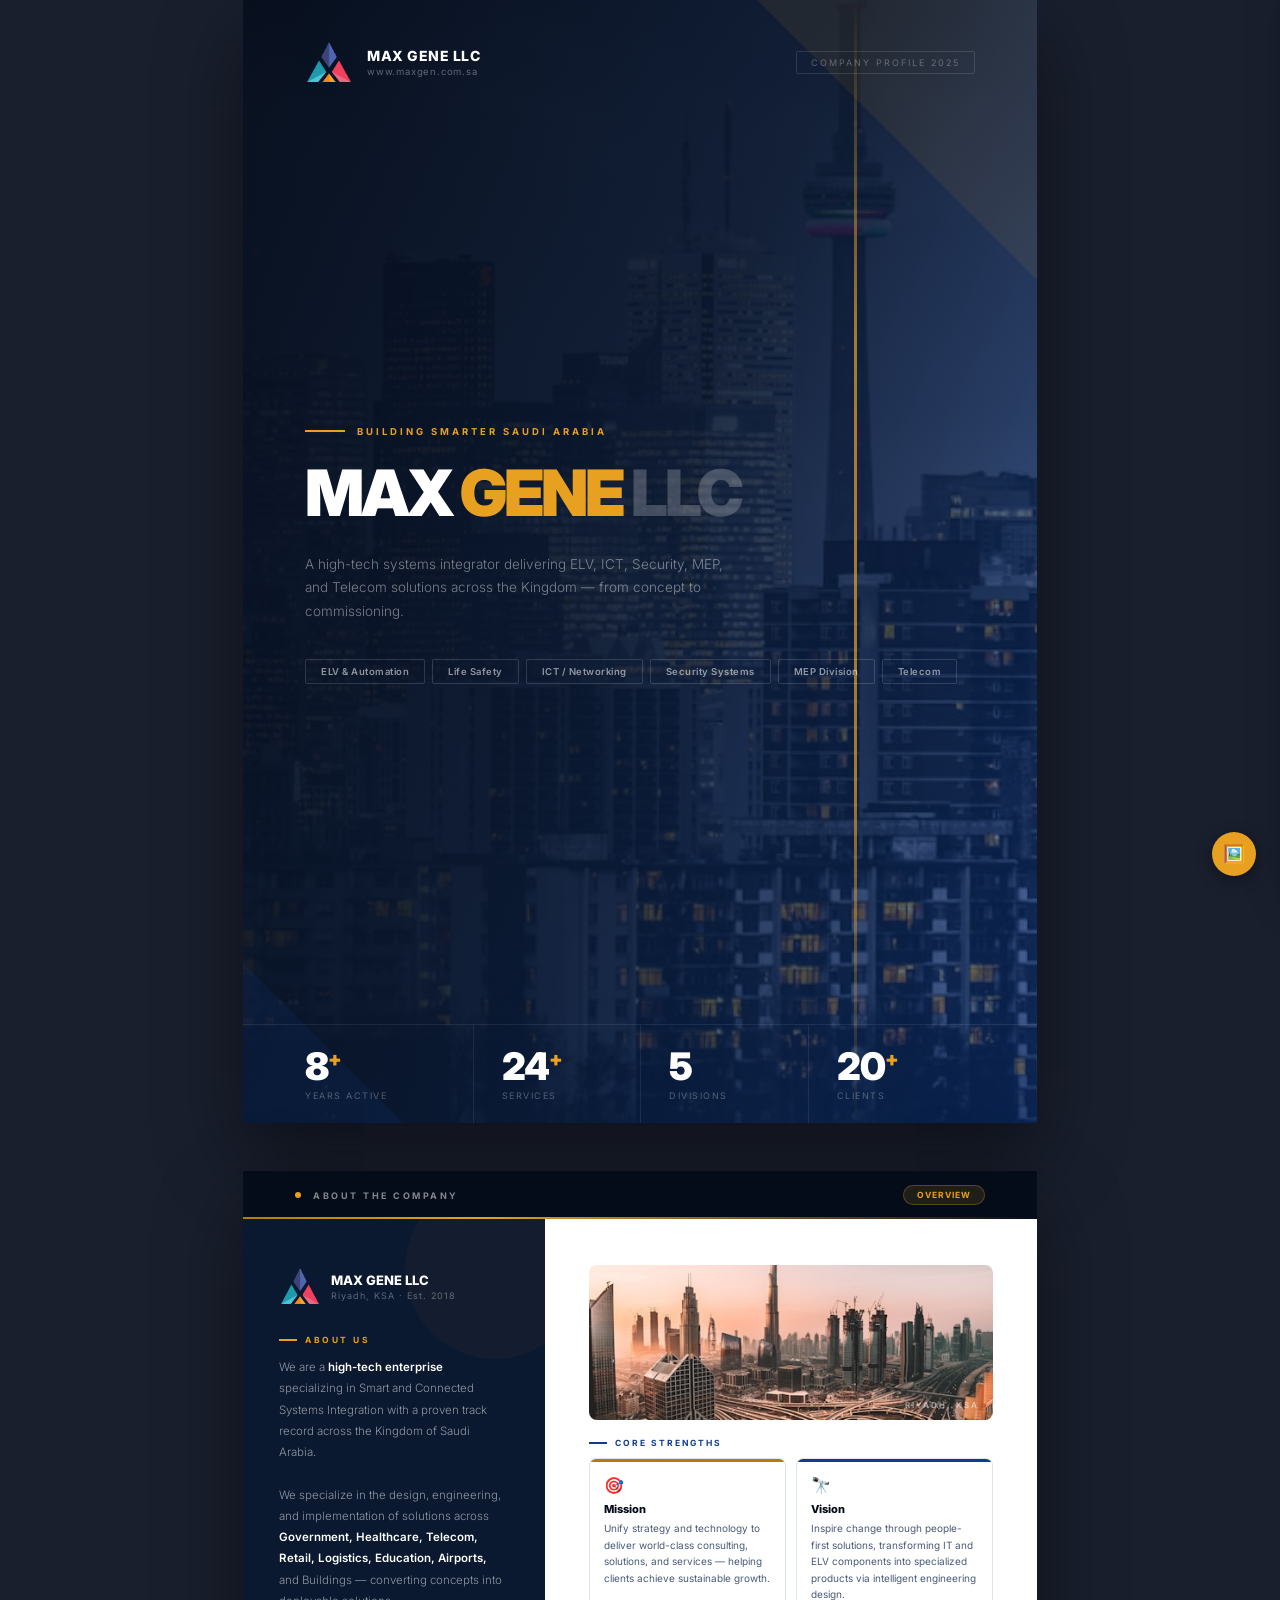
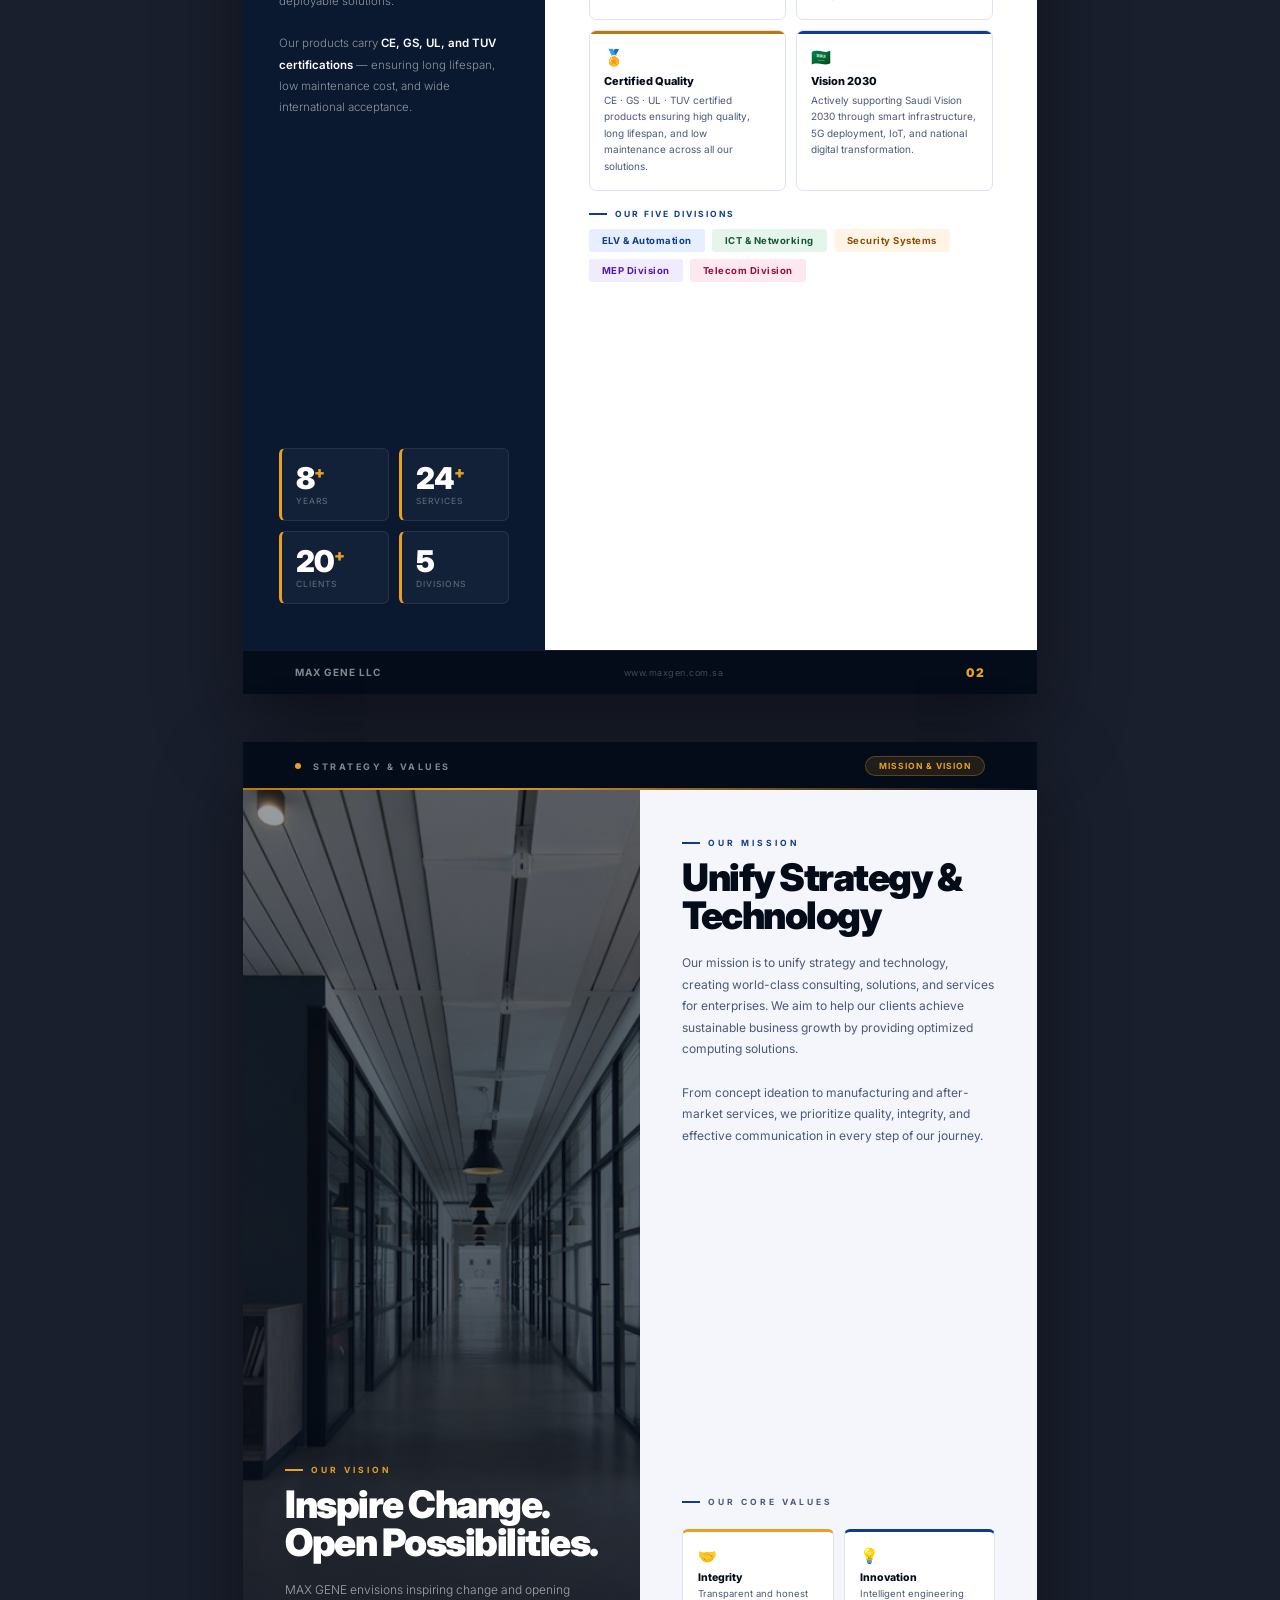
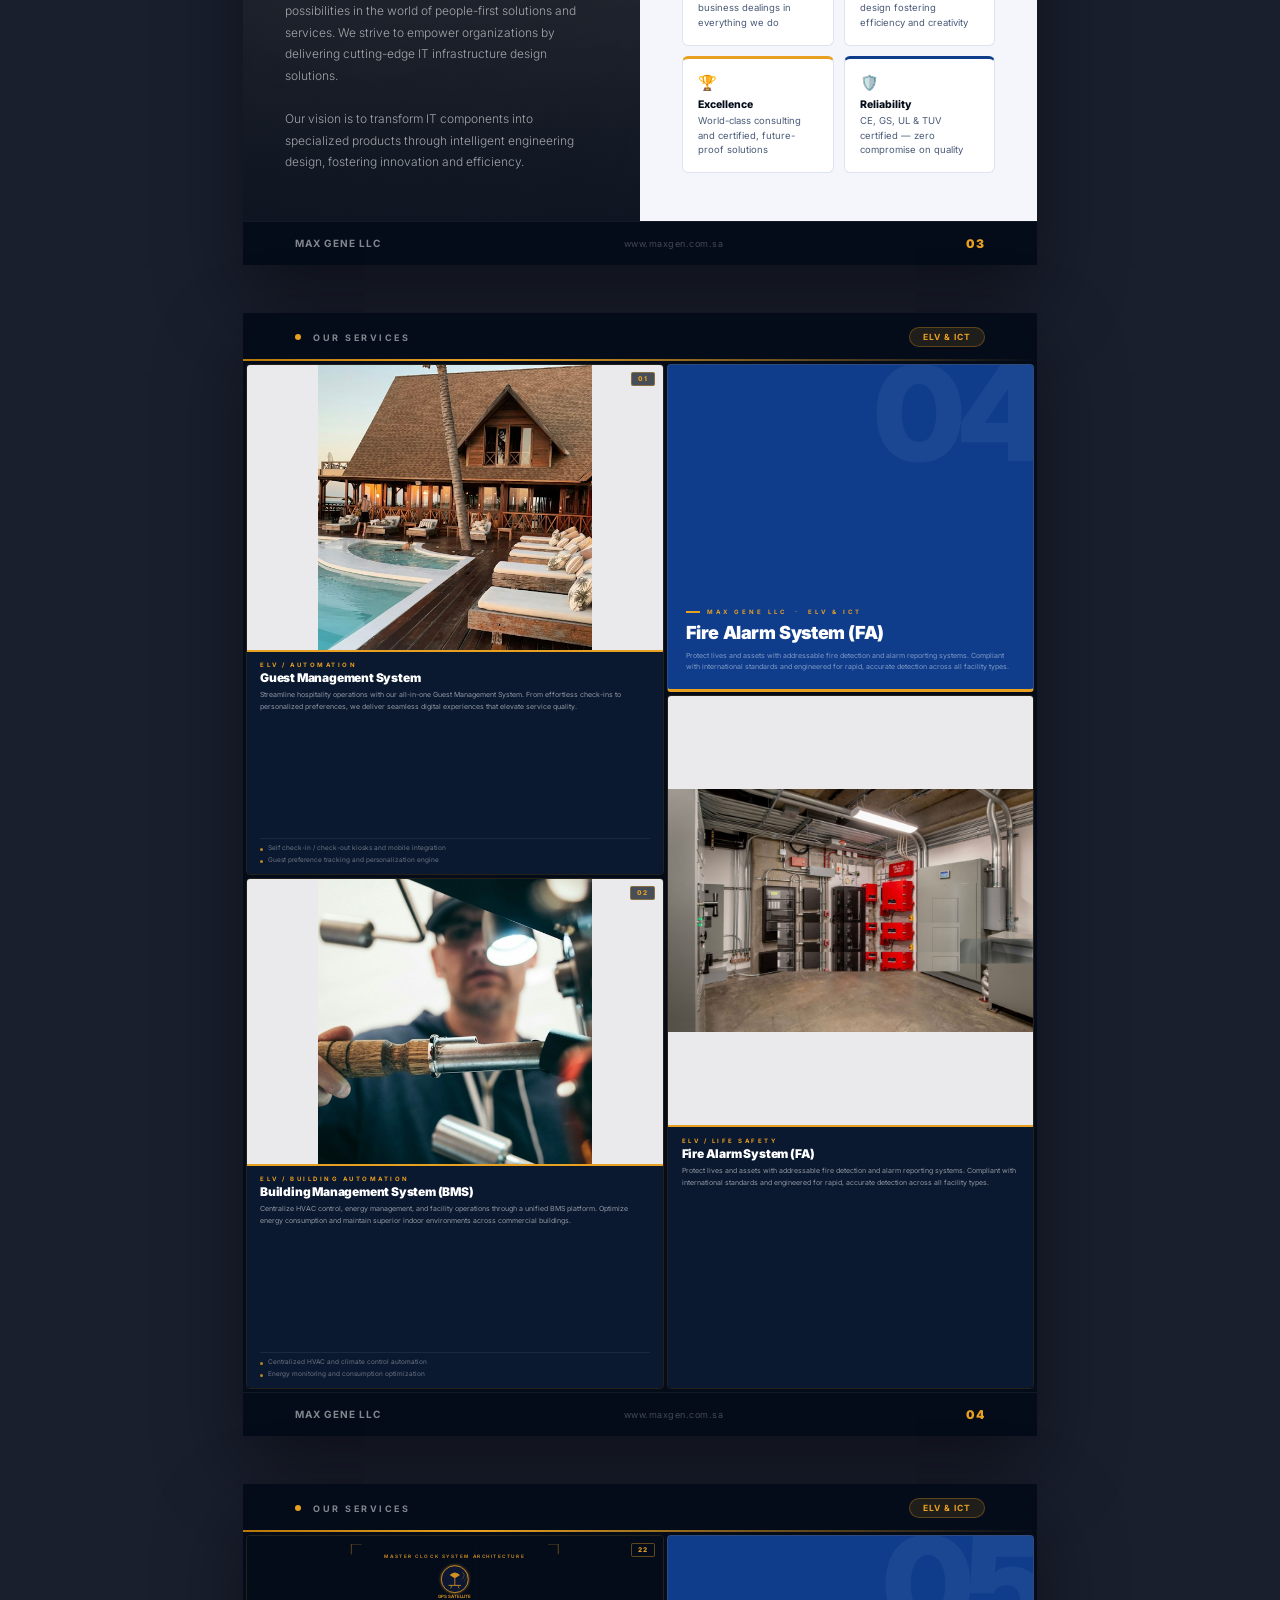
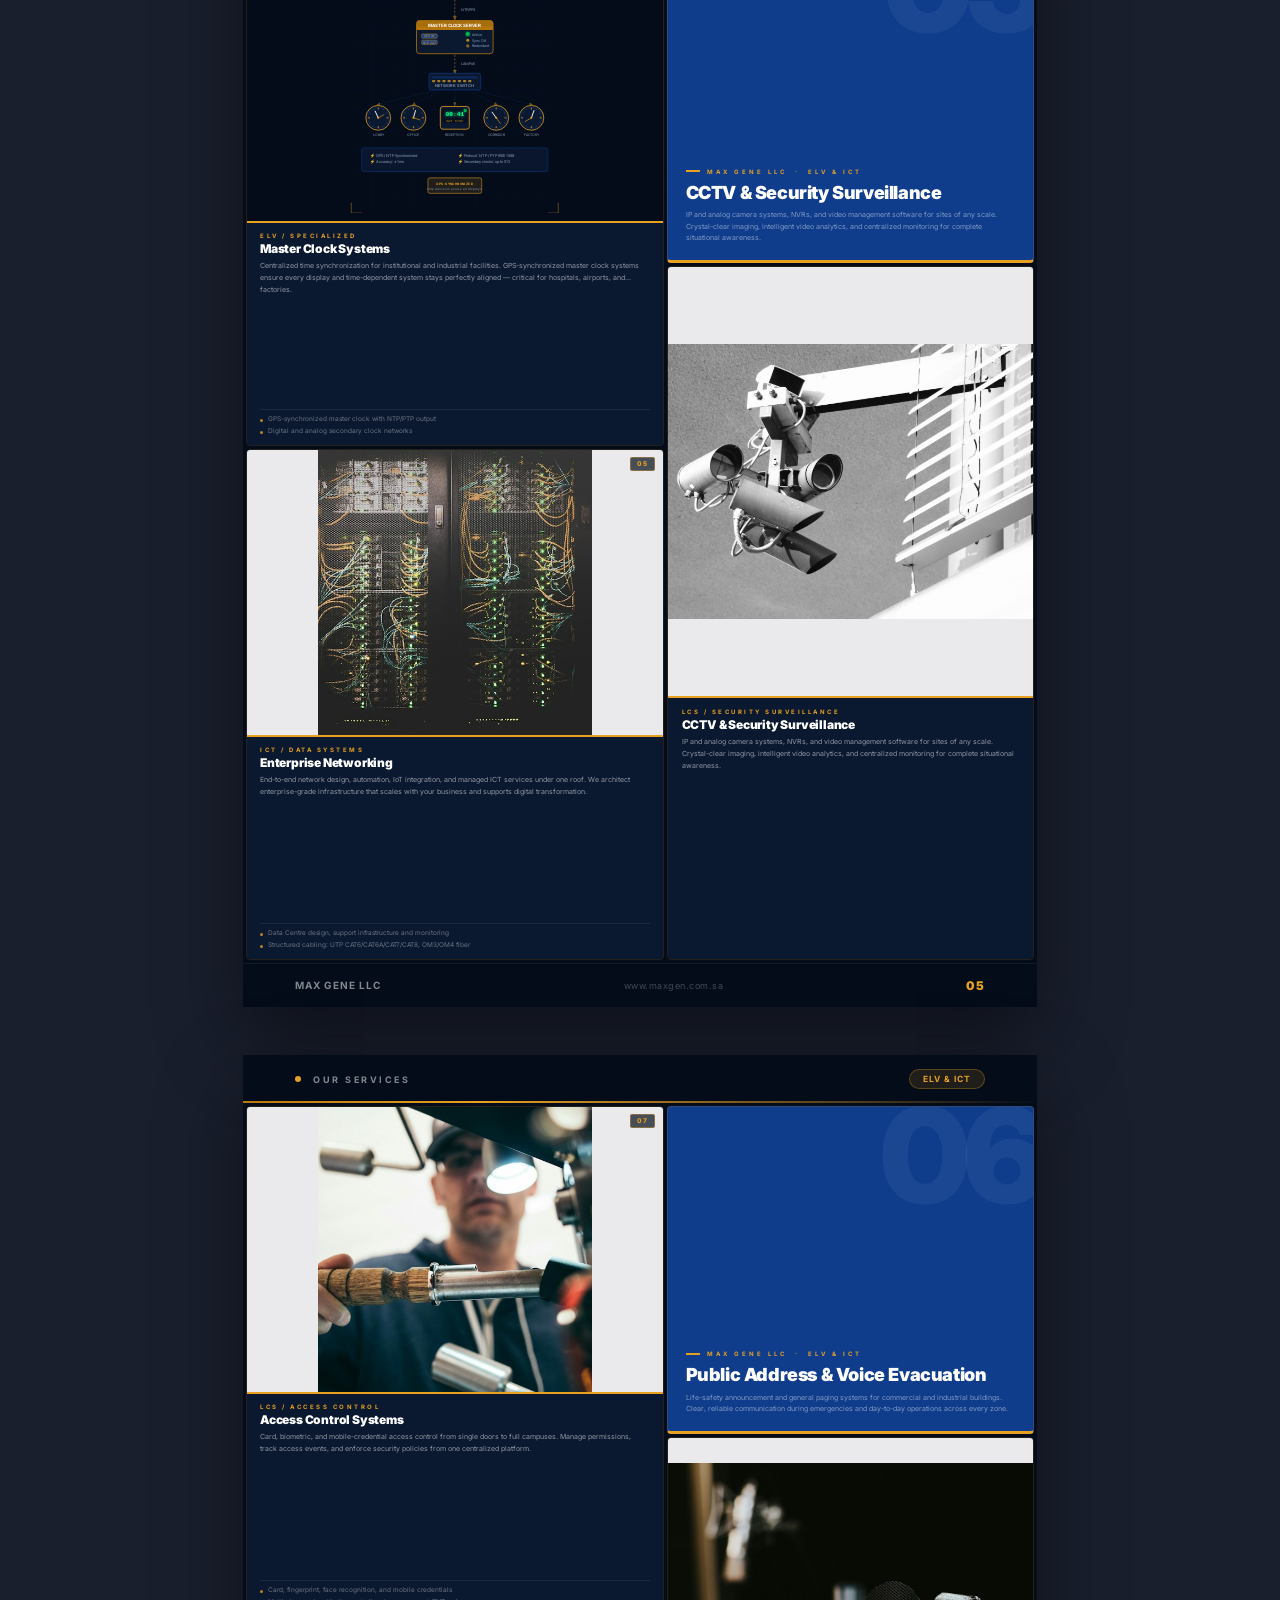
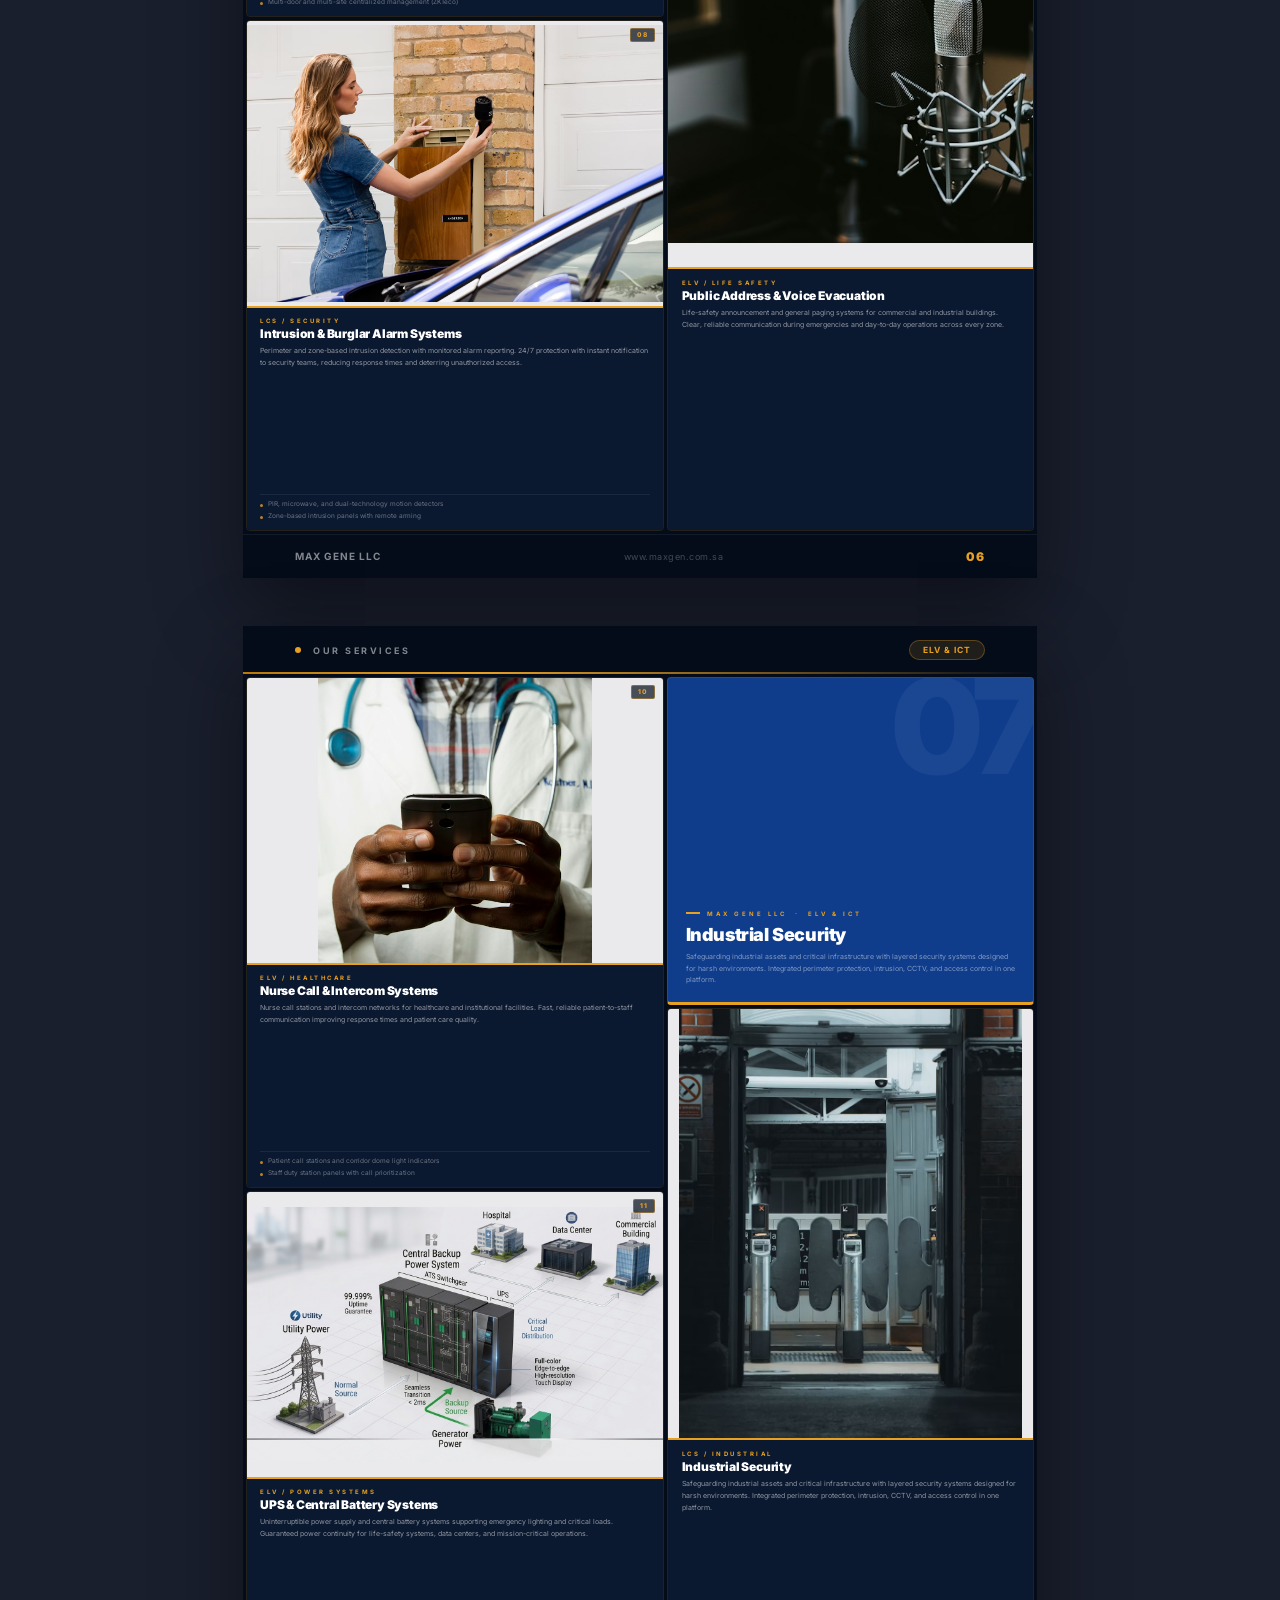
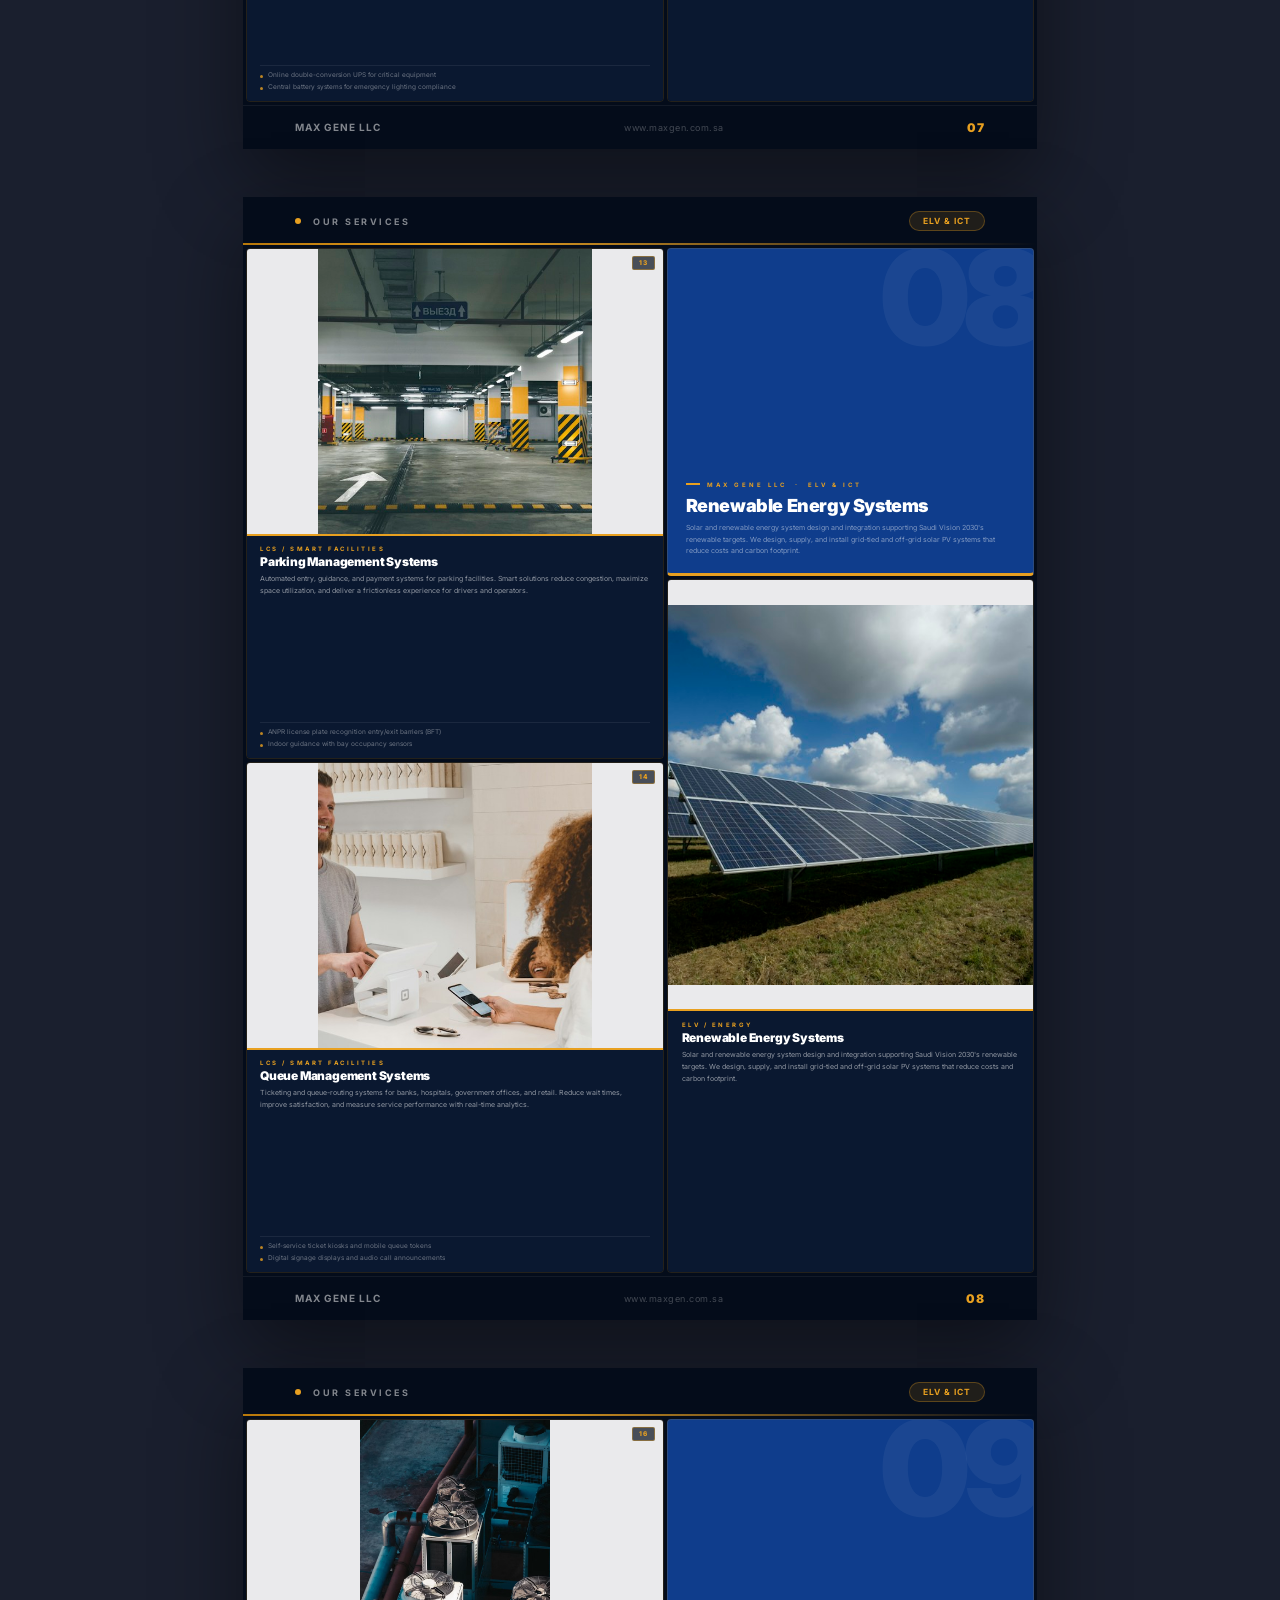
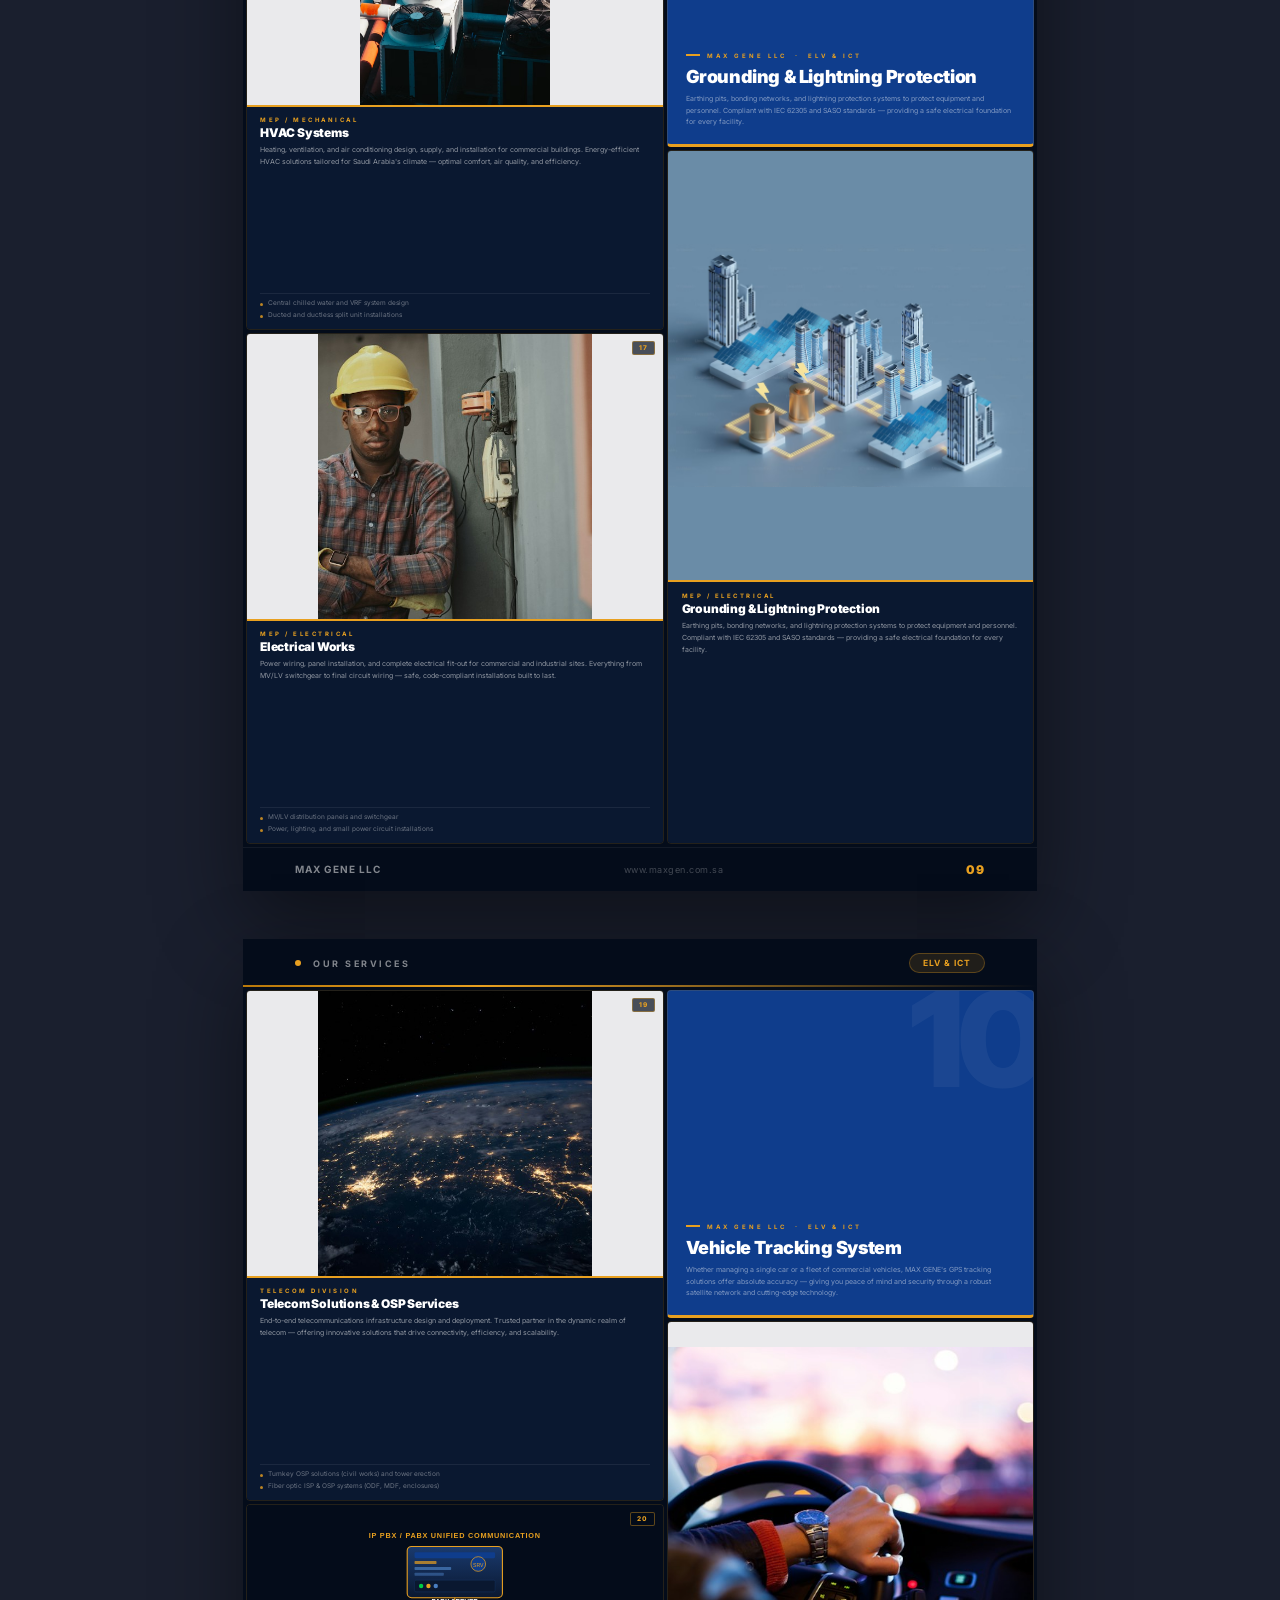
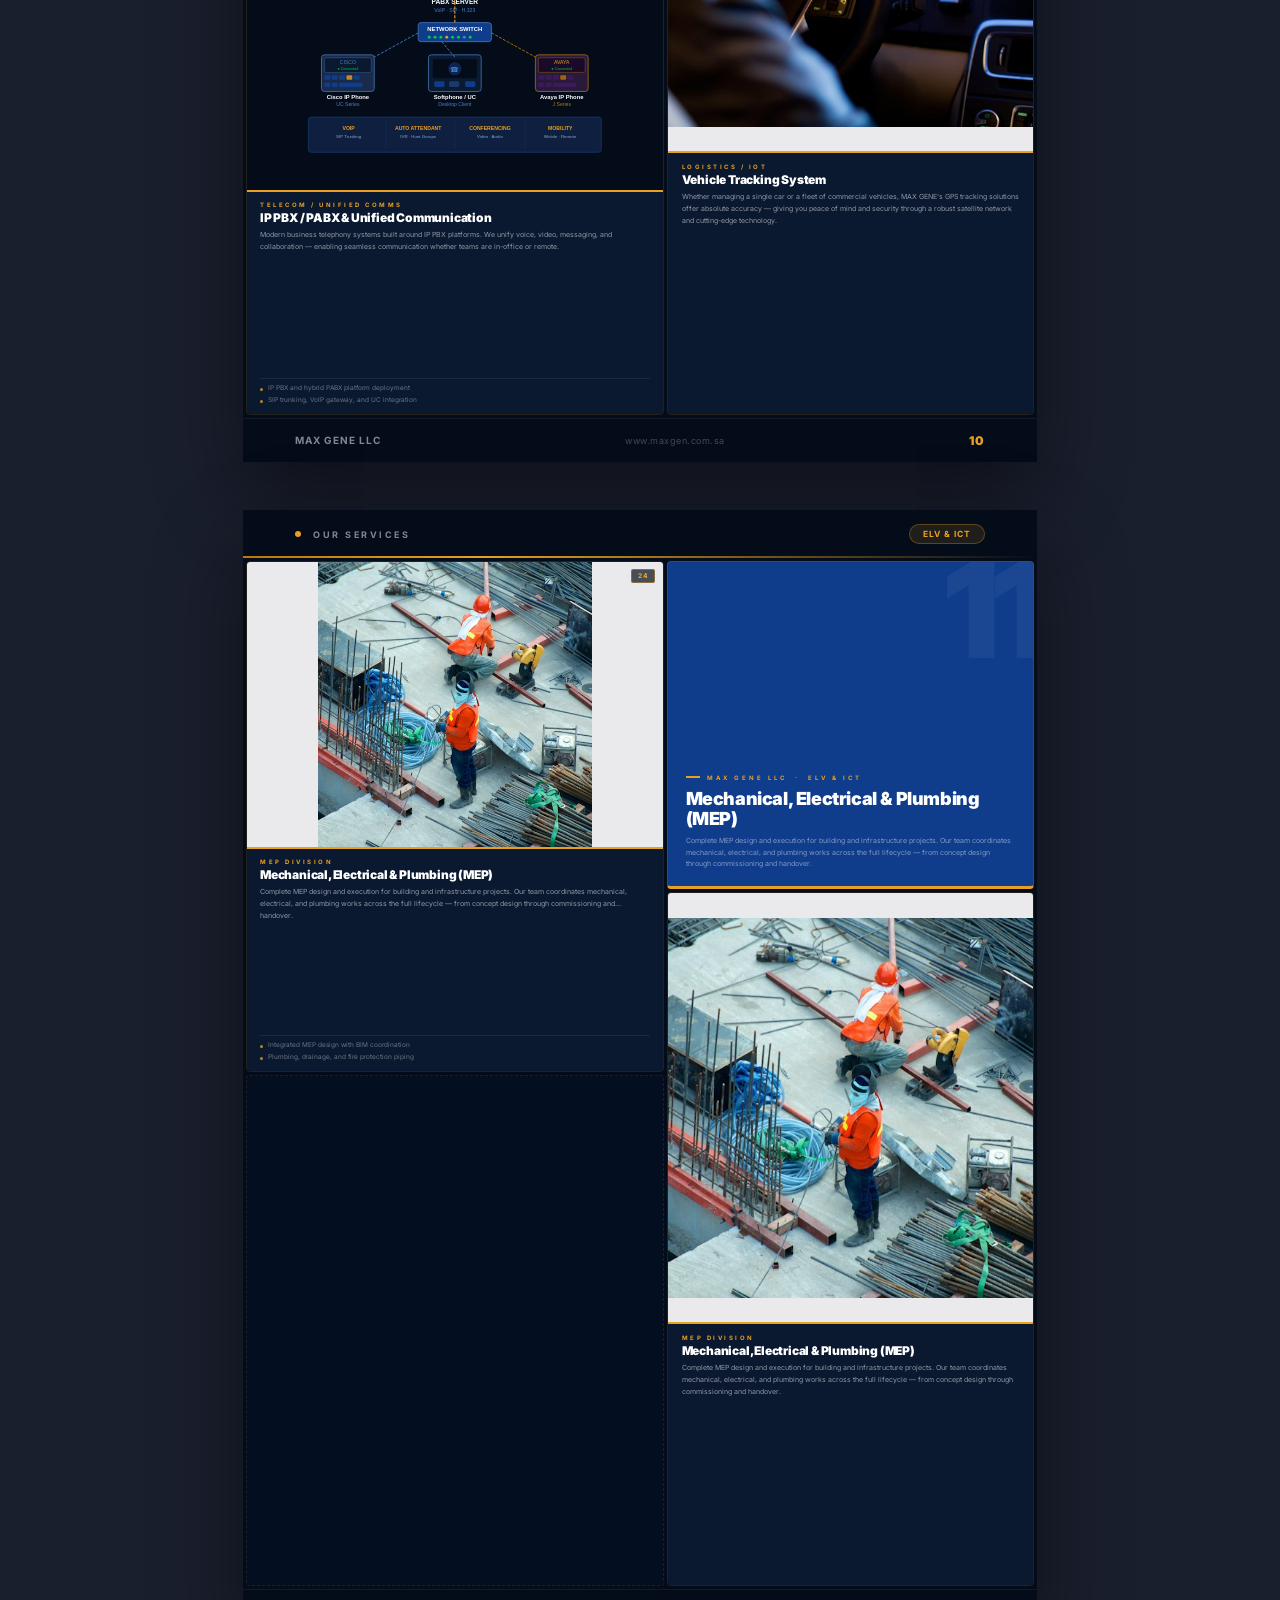
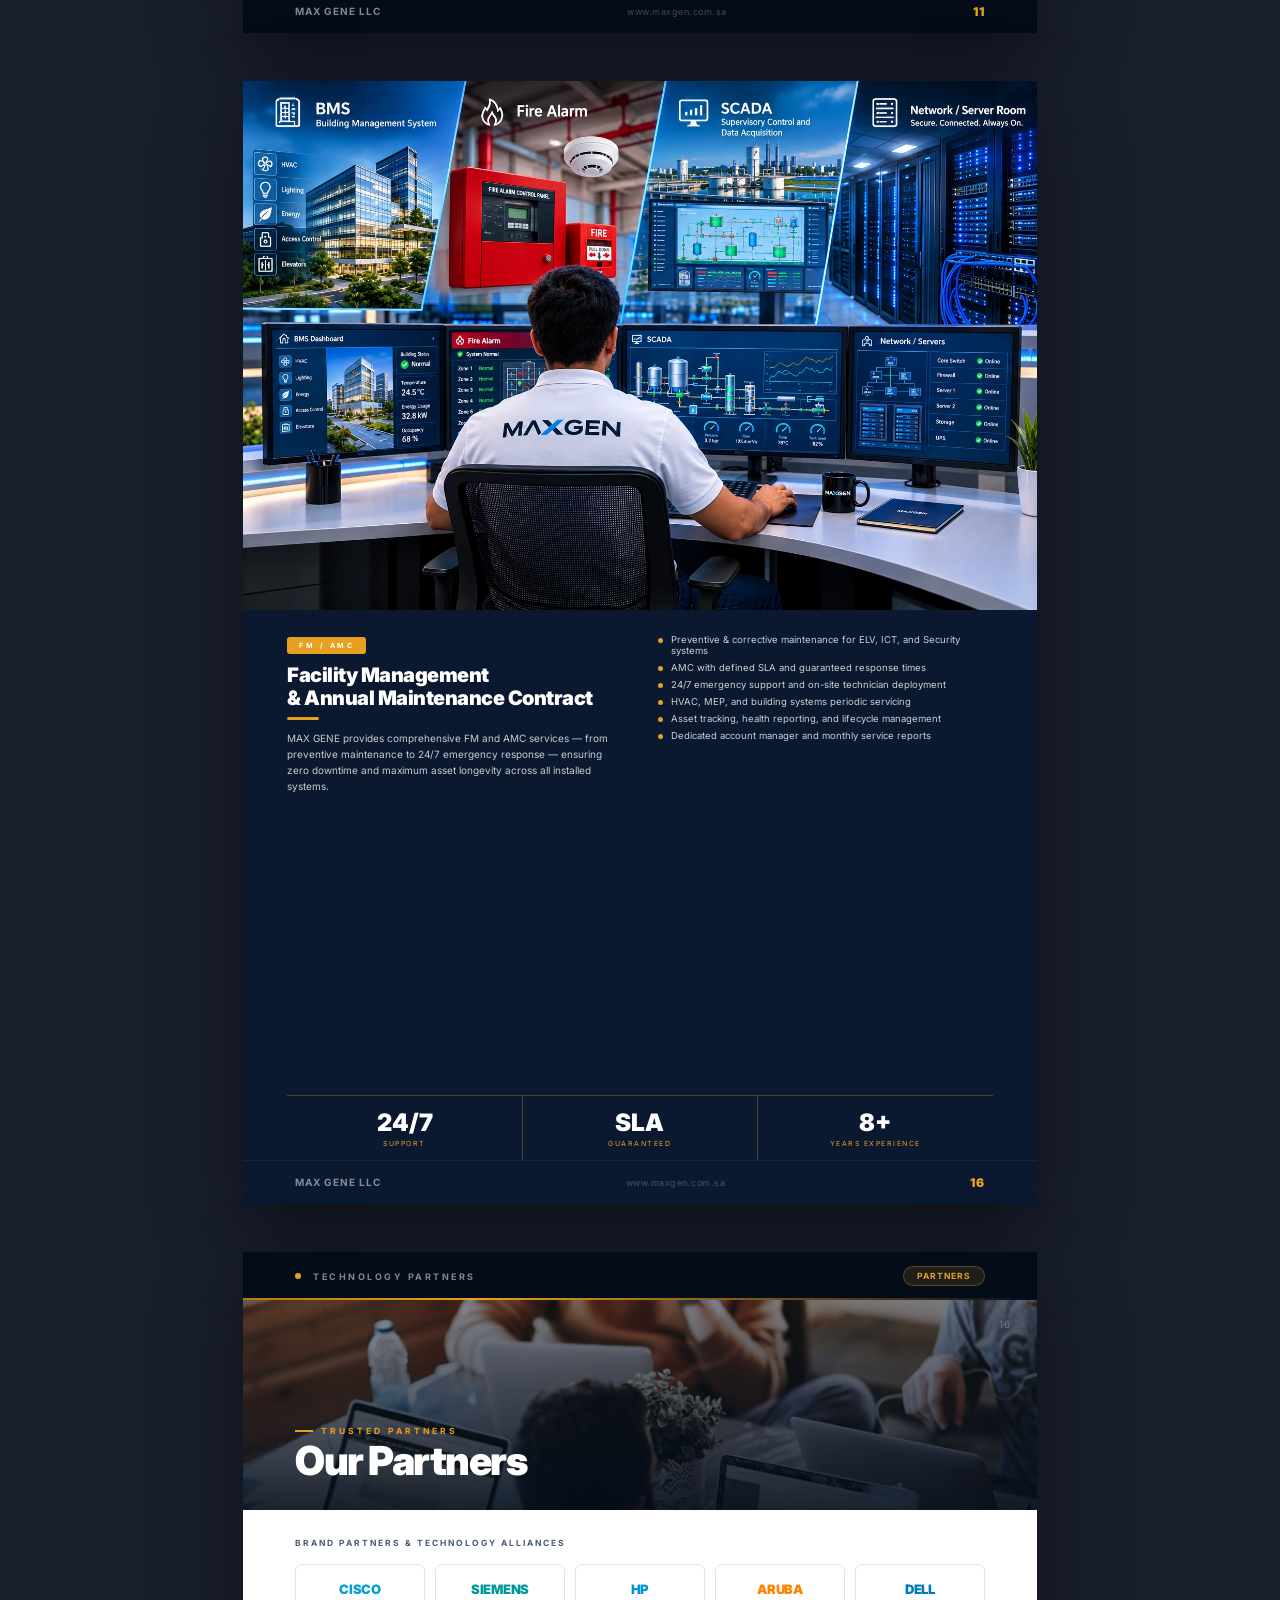
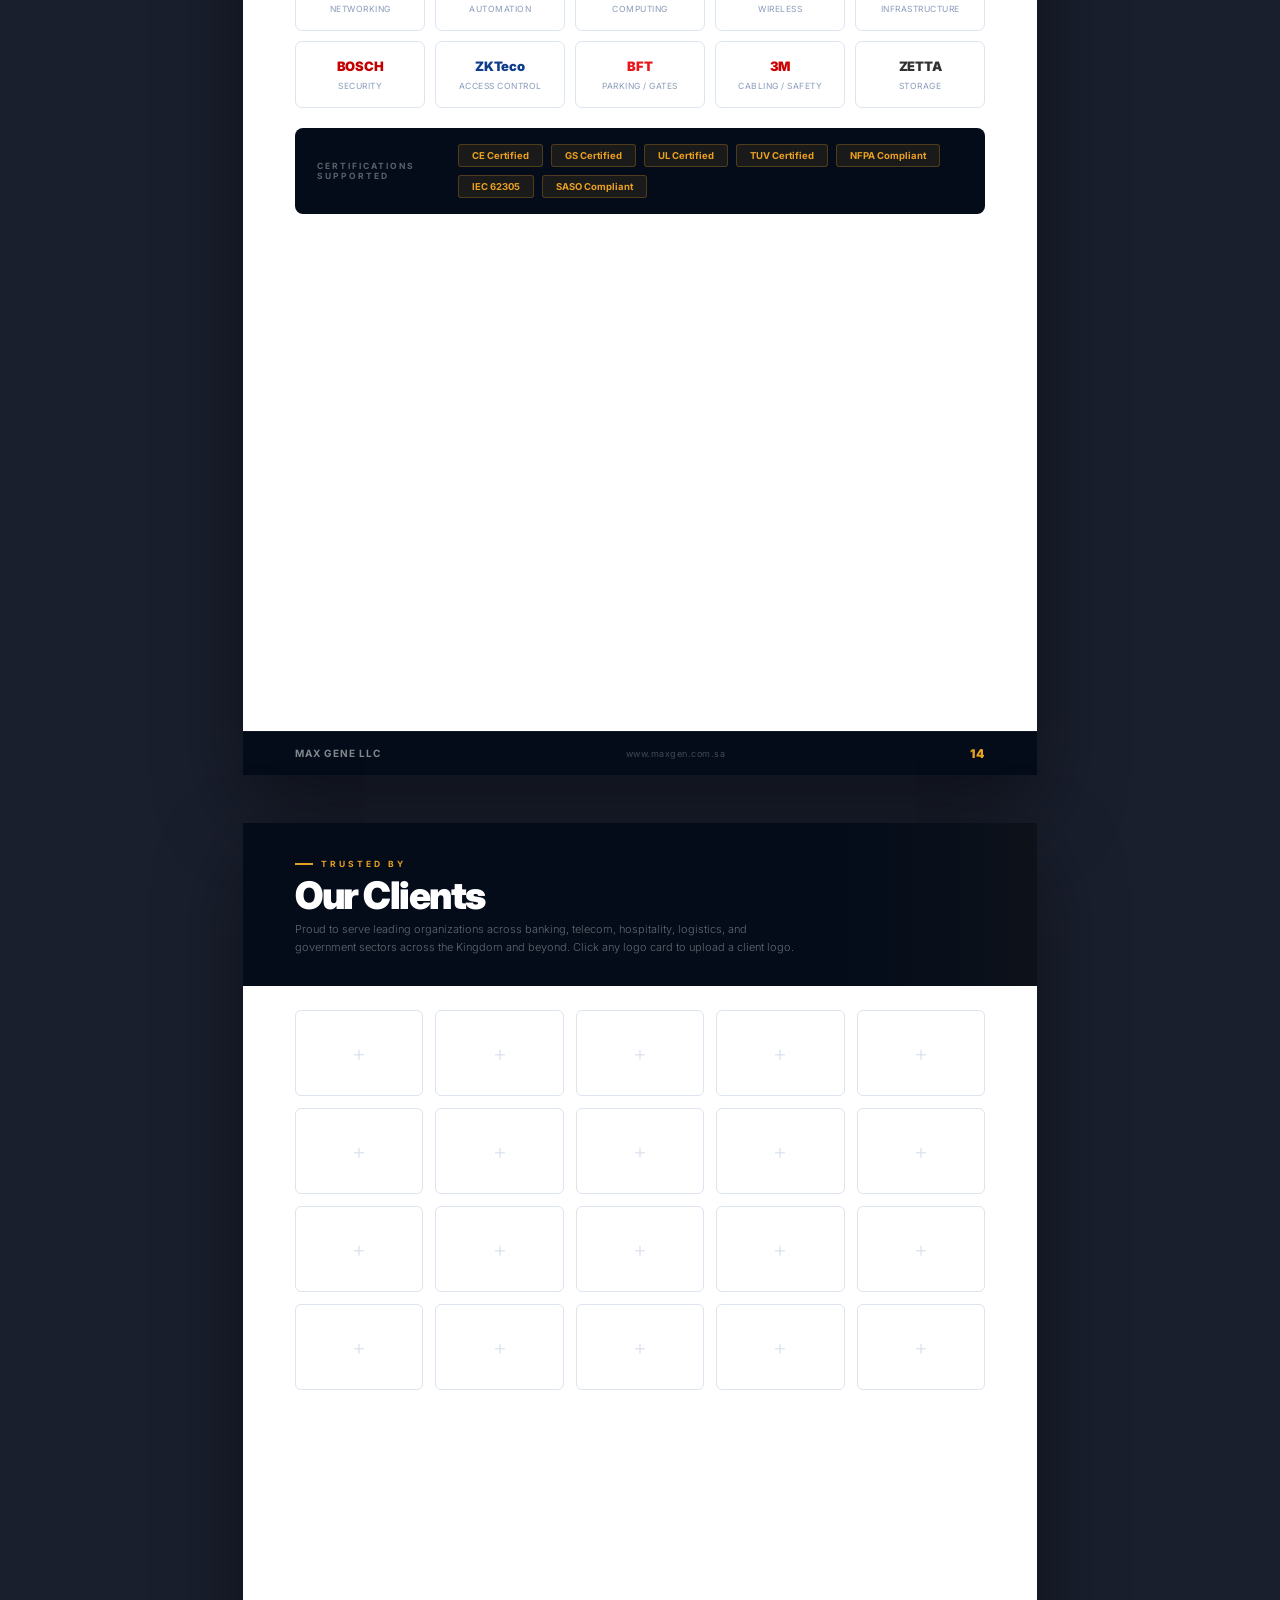
==== maxgene_profile_sample.html @ 0d15e441 "Add chessboard sample — 18-page 3-service-per-page layout Co-Authored-By: Claude Sonnet 4.6 <noreply" ====
﻿<!DOCTYPE html>
<html lang="en">
<head>
<meta charset="UTF-8">
<title>MAX GENE LLC — Company Profile 2025</title>
<link href="https://fonts.googleapis.com/css2?family=Inter:ital,wght@0,300;0,400;0,500;0,600;0,700;0,800;0,900;1,300&display=swap" rel="stylesheet">
<style>
*,*::before,*::after{box-sizing:border-box;margin:0;padding:0}
body{font-family:'Inter',sans-serif;background:#1a1f2e}
:root{
  --ink:#040c1a;--navy:#0a1830;--blue:#0f3d8c;
  --gold:#b8780a;--goldb:#e8a020;--goldl:#fdefc4;
  --white:#fff;--off:#f4f6fb;--g1:#dde4ef;--g2:#8a9bb8;--g3:#4a5a78;
  --text:#0a1626;--radius:8px;
}
.page{width:794px;height:1123px;background:#fff;margin:0 auto 48px;overflow:hidden;position:relative;display:flex;flex-direction:column;box-shadow:0 32px 80px rgba(0,0,0,.45)}
@media print{body{background:#fff}.page{margin:0;box-shadow:none;page-break-after:always;break-after:page}@page{size:A4;margin:0}}

/* ── PAGE HEADER ── */
.ph{background:var(--ink);display:flex;align-items:center;justify-content:space-between;padding:0 52px;height:48px;flex-shrink:0;position:relative}
.ph::after{content:'';position:absolute;left:0;bottom:0;width:100%;height:2px;background:linear-gradient(90deg,var(--gold) 0%,var(--goldb) 30%,transparent 100%)}
.ph-left{display:flex;align-items:center;gap:12px}
.ph-dot{width:6px;height:6px;border-radius:50%;background:var(--goldb)}
.ph-title{font-size:9px;font-weight:700;color:rgba(255,255,255,.5);letter-spacing:2.5px;text-transform:uppercase}
.ph-badge{font-size:8.5px;font-weight:700;padding:4px 13px;border-radius:20px;letter-spacing:1px;text-transform:uppercase;background:rgba(232,160,32,.12);border:1px solid rgba(232,160,32,.3);color:var(--goldb)}

/* ── GOLD RULE ── */
.gold-rule{height:2px;background:linear-gradient(90deg,var(--goldb) 0%,var(--gold) 50%,var(--goldb) 100%);flex-shrink:0;opacity:.6}

/* ── PAGE FOOTER ── */
.pf{background:var(--ink);height:44px;display:flex;align-items:center;justify-content:space-between;padding:0 52px;flex-shrink:0;position:relative}
.pf::before{content:'';position:absolute;top:0;left:0;width:100%;height:1px;background:rgba(255,255,255,.06)}
.pf-l{font-size:10px;font-weight:700;color:rgba(255,255,255,.5);letter-spacing:1px}
.pf-c{font-size:9px;color:rgba(255,255,255,.25);letter-spacing:.5px}
.pf-r{font-size:12px;font-weight:900;color:var(--goldb);letter-spacing:1px}

/* ── SERVICE BLOCK ── */
.sb{display:flex;height:511px;flex-shrink:0}
.sb.flip{flex-direction:row-reverse}
.sb-photo{width:50%;position:relative;overflow:hidden;flex-shrink:0}
.sb-photo img{width:100%;height:100%;object-fit:cover;display:block;transition:transform .3s}
.sb-photo-veil{position:absolute;inset:0;background:linear-gradient(140deg,rgba(4,12,26,.05) 0%,rgba(4,12,26,.72) 100%)}
.sb-photo-num{position:absolute;bottom:18px;right:18px;font-size:96px;font-weight:900;color:rgba(255,255,255,.08);line-height:1;letter-spacing:-4px;pointer-events:none}
.sb-photo-tag{position:absolute;top:22px;left:22px;background:rgba(232,160,32,.18);backdrop-filter:blur(6px);border:1px solid rgba(232,160,32,.35);color:var(--goldb);font-size:8.5px;font-weight:700;letter-spacing:1.5px;text-transform:uppercase;padding:4px 12px;border-radius:3px}
.sb-body{flex:1;background:#fff;padding:40px 42px 36px;display:flex;flex-direction:column;justify-content:center;position:relative;overflow:hidden;border-left:4px solid var(--goldb)}
.sb.flip .sb-body{border-left:none;border-right:4px solid var(--blue)}
.sb-watermark{position:absolute;right:-12px;bottom:-22px;font-size:200px;font-weight:900;color:#edf0f6;line-height:1;pointer-events:none;letter-spacing:-8px;z-index:0}
.sb-cat{font-size:8.5px;font-weight:700;color:var(--gold);letter-spacing:2.5px;text-transform:uppercase;margin-bottom:10px;display:flex;align-items:center;gap:10px;position:relative;z-index:1}
.sb-cat::before{content:'';width:24px;height:2px;background:var(--gold);display:block}
.sb-title{font-size:24px;font-weight:900;color:var(--ink);line-height:1.1;margin-bottom:12px;letter-spacing:-.6px;position:relative;z-index:1}
.sb-desc{font-size:11px;color:var(--g3);line-height:1.8;margin-bottom:18px;position:relative;z-index:1}
.sb-feats{display:flex;flex-direction:column;gap:7px;position:relative;z-index:1}
.sb-feat{display:flex;align-items:flex-start;gap:10px;font-size:10.5px;color:var(--text);line-height:1.45}
.sb-feat-icon{width:14px;height:14px;border-radius:50%;background:var(--goldb);flex-shrink:0;margin-top:2px;display:flex;align-items:center;justify-content:center}
.sb-feat-icon::after{content:'';width:4px;height:4px;background:#fff;border-radius:50%}

/* ── COVER ── */
.cover{position:relative;width:100%;height:100%}
.c-bg{position:absolute;inset:0}
.c-bg img{width:100%;height:100%;object-fit:cover;display:block}
.c-bg::after{content:'';position:absolute;inset:0;background:linear-gradient(115deg,rgba(4,12,26,.97) 0%,rgba(10,24,48,.92) 48%,rgba(15,61,140,.55) 100%)}
.c-band{position:absolute;top:0;right:0;width:0;height:0;border-style:solid;border-width:0 280px 280px 0;border-color:transparent rgba(232,160,32,.08) transparent transparent}
.c-band2{position:absolute;bottom:0;left:0;width:0;height:0;border-style:solid;border-width:160px 0 0 160px;border-color:transparent transparent transparent rgba(15,61,140,.15)}
.c-goldbar{position:absolute;top:0;right:180px;width:3px;height:100%;background:linear-gradient(to bottom,transparent,rgba(232,160,32,.7) 30%,rgba(232,160,32,.7) 70%,transparent)}
.c-content{position:absolute;inset:0;display:flex;flex-direction:column;z-index:2}
.c-topbar{display:flex;align-items:center;justify-content:space-between;padding:38px 62px 0}
.c-logo{display:flex;align-items:center;gap:14px}
.c-logo-mark{width:48px;height:48px;border-radius:6px;border:2px solid rgba(232,160,32,.45);background:rgba(232,160,32,.07);display:flex;align-items:center;justify-content:center;font-size:14px;font-weight:900;color:var(--goldb);letter-spacing:-1px}
.c-logo-name{font-size:14px;font-weight:800;color:#fff;letter-spacing:.5px}
.c-logo-sub{font-size:9.5px;color:rgba(255,255,255,.35);margin-top:2px;letter-spacing:.8px}
.c-year-tag{font-size:9px;color:rgba(255,255,255,.3);letter-spacing:2px;border:1px solid rgba(255,255,255,.12);padding:5px 14px;border-radius:2px;text-transform:uppercase}
.c-main{flex:1;display:flex;flex-direction:column;justify-content:center;padding:0 62px}
.c-eyebrow{display:flex;align-items:center;gap:12px;margin-bottom:24px}
.c-ey-line{width:40px;height:2px;background:var(--goldb)}
.c-ey-text{font-size:9.5px;font-weight:700;color:var(--goldb);letter-spacing:3px;text-transform:uppercase}
.c-h1{font-size:88px;font-weight:900;color:#fff;line-height:.92;letter-spacing:-5px;margin-bottom:28px}
.c-h1 span{color:var(--goldb)}
.c-h1 em{color:rgba(255,255,255,.22);font-style:normal}
.c-sub{font-size:13.5px;color:rgba(255,255,255,.45);line-height:1.75;max-width:430px;font-weight:300;margin-bottom:36px}
.c-pills{display:flex;gap:7px;flex-wrap:wrap}
.c-pill{padding:6px 15px;border-radius:2px;font-size:9.5px;font-weight:600;border:1px solid rgba(255,255,255,.15);color:rgba(255,255,255,.55);letter-spacing:.5px}
.c-stats{display:grid;grid-template-columns:repeat(4,1fr);border-top:1px solid rgba(255,255,255,.08);padding:0 62px;margin-top:auto}
.c-stat{padding:22px 0}
.c-stat+.c-stat{border-left:1px solid rgba(255,255,255,.08);padding-left:28px}
.c-stat-num{font-size:38px;font-weight:900;color:#fff;line-height:1;letter-spacing:-1px}
.c-stat-num sup{font-size:20px;color:var(--goldb);vertical-align:super;line-height:0}
.c-stat-lab{font-size:9px;color:rgba(255,255,255,.3);letter-spacing:1.5px;text-transform:uppercase;margin-top:5px}

/* ── ABOUT ── */
.about-wrap{display:flex;flex:1;min-height:0}
.about-left{width:38%;background:var(--navy);padding:46px 36px;display:flex;flex-direction:column;justify-content:space-between;flex-shrink:0;position:relative;overflow:hidden}
.about-left::before{content:'';position:absolute;top:-40px;right:-40px;width:180px;height:180px;border-radius:50%;background:rgba(232,160,32,.04);pointer-events:none}
.about-right{flex:1;background:#fff;padding:46px 44px;display:flex;flex-direction:column;gap:18px}
.al-logo{display:flex;align-items:center;gap:10px;margin-bottom:28px}
.al-mark{width:42px;height:42px;border-radius:6px;border:2px solid rgba(232,160,32,.4);background:rgba(232,160,32,.08);display:flex;align-items:center;justify-content:center;font-size:12px;font-weight:900;color:var(--goldb)}
.al-name{font-size:13px;font-weight:800;color:#fff}
.al-label{font-size:9px;color:rgba(255,255,255,.35);letter-spacing:1px;margin-top:2px}
.al-section-title{font-size:8.5px;font-weight:700;color:var(--goldb);letter-spacing:2.5px;text-transform:uppercase;margin-bottom:12px;display:flex;align-items:center;gap:8px}
.al-section-title::before{content:'';width:18px;height:2px;background:var(--goldb)}
.al-body{font-size:11.5px;color:rgba(255,255,255,.55);line-height:1.85;font-weight:300}
.al-body b{color:#fff;font-weight:600}
.al-stats{display:grid;grid-template-columns:1fr 1fr;gap:10px;margin-top:18px}
.al-stat{background:rgba(255,255,255,.04);border:1px solid rgba(255,255,255,.08);border-radius:6px;padding:14px;border-left:3px solid var(--goldb)}
.al-stat-num{font-size:30px;font-weight:900;color:#fff;line-height:1;letter-spacing:-1px}
.al-stat-num sup{font-size:16px;color:var(--goldb);vertical-align:super;line-height:0}
.al-stat-lab{font-size:8.5px;color:rgba(255,255,255,.35);letter-spacing:1px;text-transform:uppercase;margin-top:3px}
.ar-img{width:100%;height:155px;border-radius:8px;overflow:hidden;flex-shrink:0;position:relative}
.ar-img img{width:100%;height:100%;object-fit:cover;display:block}
.ar-img::after{content:'RIYADH, KSA';position:absolute;bottom:10px;right:14px;font-size:8px;font-weight:700;color:rgba(255,255,255,.5);letter-spacing:2px}
.ar-headline{font-size:8.5px;font-weight:700;color:var(--blue);letter-spacing:2px;text-transform:uppercase;margin-bottom:10px;display:flex;align-items:center;gap:8px}
.ar-headline::before{content:'';width:18px;height:2px;background:var(--blue)}
.ar-grid{display:grid;grid-template-columns:1fr 1fr;gap:10px;flex:1}
.ar-card{border:1px solid var(--g1);border-radius:7px;padding:16px 14px;position:relative;overflow:hidden;background:#fff}
.ar-card::before{content:'';position:absolute;top:0;left:0;width:100%;height:3px;background:var(--gold)}
.ar-card.blue::before{background:var(--blue)}
.ar-card-icon{font-size:16px;margin-bottom:7px}
.ar-card-title{font-size:11px;font-weight:800;color:var(--ink);margin-bottom:4px}
.ar-card-text{font-size:10px;color:var(--g3);line-height:1.65}
.ar-divs{display:flex;gap:7px;flex-wrap:wrap}
.ar-div{padding:6px 13px;border-radius:3px;font-size:9.5px;font-weight:700;letter-spacing:.5px}
.ar-div.elv{background:#e6eeff;color:#0f3d8c}
.ar-div.ict{background:#e5f5ec;color:#14573a}
.ar-div.sec{background:#fff4e5;color:#8a4f00}
.ar-div.mep{background:#f0ebfd;color:#5218b0}
.ar-div.tel{background:#fde8ef;color:#93103a}

/* ── MV PAGE ── */
.mv-wrap{display:flex;flex:1;min-height:0}
.mv-left{width:50%;position:relative;overflow:hidden;flex-shrink:0}
.mv-left img{width:100%;height:100%;object-fit:cover}
.mv-left-veil{position:absolute;inset:0;background:linear-gradient(to bottom,rgba(4,12,26,.4),rgba(4,12,26,.92))}
.mv-left-content{position:absolute;inset:0;padding:48px 42px;display:flex;flex-direction:column;justify-content:flex-end}
.mv-label{font-size:8.5px;font-weight:700;color:var(--goldb);letter-spacing:3px;text-transform:uppercase;margin-bottom:10px;display:flex;align-items:center;gap:8px}
.mv-label::before{content:'';width:18px;height:2px;background:var(--goldb)}
.mv-title{font-size:38px;font-weight:900;color:#fff;line-height:1;letter-spacing:-1.5px;margin-bottom:18px}
.mv-body{font-size:12px;color:rgba(255,255,255,.6);line-height:1.8;font-weight:300}
.mv-right{flex:1;background:var(--off);padding:48px 42px;display:flex;flex-direction:column;justify-content:space-between}
.mv-right-label{font-size:8.5px;font-weight:700;color:var(--blue);letter-spacing:3px;text-transform:uppercase;margin-bottom:10px;display:flex;align-items:center;gap:8px}
.mv-right-label::before{content:'';width:18px;height:2px;background:var(--blue)}
.mv-right-title{font-size:38px;font-weight:900;color:var(--ink);line-height:1;letter-spacing:-1.5px;margin-bottom:18px}
.mv-right-body{font-size:12px;color:var(--g3);line-height:1.8;font-weight:400}
.mv-values{display:grid;grid-template-columns:1fr 1fr;gap:10px;margin-top:22px}
.mv-val{background:#fff;border:1px solid var(--g1);border-radius:6px;padding:14px 15px;border-top:3px solid var(--goldb)}
.mv-val.blue{border-top-color:var(--blue)}
.mv-val-icon{font-size:15px;margin-bottom:6px}
.mv-val-title{font-size:10.5px;font-weight:800;color:var(--ink);margin-bottom:3px}
.mv-val-text{font-size:9.5px;color:var(--g3);line-height:1.55}

/* ── PARTNERS ── */
.partners-hero{height:210px;position:relative;overflow:hidden;flex-shrink:0}
.partners-hero img{width:100%;height:100%;object-fit:cover}
.partners-hero-veil{position:absolute;inset:0;background:linear-gradient(to bottom,rgba(4,12,26,.3),rgba(4,12,26,.88))}
.partners-hero-text{position:absolute;bottom:30px;left:52px}
.partners-hero-label{font-size:8.5px;font-weight:700;color:var(--goldb);letter-spacing:3px;text-transform:uppercase;margin-bottom:6px;display:flex;align-items:center;gap:8px}
.partners-hero-label::before{content:'';width:18px;height:2px;background:var(--goldb)}
.partners-hero-title{font-size:40px;font-weight:900;color:#fff;line-height:.95;letter-spacing:-1.5px}
.partners-body{padding:28px 52px;flex:1}
.partners-sub{font-size:8.5px;font-weight:700;color:var(--g3);letter-spacing:2px;text-transform:uppercase;margin-bottom:16px}
.partner-grid{display:grid;grid-template-columns:repeat(5,1fr);gap:10px;margin-bottom:20px}
.partner-card{border:1px solid var(--g1);border-radius:7px;padding:16px 10px;display:flex;flex-direction:column;align-items:center;gap:7px;background:#fff;transition:border-color .2s}
.partner-card:hover{border-color:var(--goldb)}
.partner-card-name{font-size:13px;font-weight:900;text-align:center;letter-spacing:-.3px}
.partner-card-sub{font-size:8.5px;color:var(--g2);text-align:center;letter-spacing:.5px;text-transform:uppercase}
.cert-row{background:var(--ink);border-radius:8px;padding:16px 22px;display:flex;align-items:center;justify-content:space-between;gap:12px}
.cert-label{font-size:8.5px;font-weight:700;color:rgba(255,255,255,.35);letter-spacing:2px;text-transform:uppercase}
.cert-badges{display:flex;gap:8px;flex-wrap:wrap}
.cert-badge{background:rgba(232,160,32,.1);border:1px solid rgba(232,160,32,.25);border-radius:3px;padding:5px 13px;font-size:9.5px;font-weight:700;color:var(--goldb)}

/* ── CLIENTS ── */
.clients-top{background:var(--ink);padding:36px 52px 30px;flex-shrink:0;position:relative;overflow:hidden}
.clients-top::after{content:'';position:absolute;top:0;right:0;width:200px;height:100%;background:linear-gradient(to left,rgba(232,160,32,.04),transparent)}
.clients-top-label{font-size:8.5px;font-weight:700;color:var(--goldb);letter-spacing:3px;text-transform:uppercase;margin-bottom:8px;display:flex;align-items:center;gap:8px}
.clients-top-label::before{content:'';width:18px;height:2px;background:var(--goldb)}
.clients-top-title{font-size:38px;font-weight:900;color:#fff;line-height:.95;letter-spacing:-1.5px;margin-bottom:8px}
.clients-top-sub{font-size:11px;color:rgba(255,255,255,.38);max-width:500px;line-height:1.6;font-weight:300}
.clients-body{padding:20px 52px 16px;flex:1;display:flex;flex-direction:column;gap:14px}
/* sector grouping */
.sector-group{}
.sector-group-label{font-size:8px;font-weight:700;color:var(--g2);letter-spacing:2px;text-transform:uppercase;margin-bottom:8px;display:flex;align-items:center;gap:8px}
.sector-group-label::before{content:'';width:12px;height:1px;background:var(--g2)}
.client-row{display:flex;gap:9px;flex-wrap:wrap}
/* logo card */
.client-logo-card{width:100%;height:86px;border:1px solid var(--g1);border-radius:6px;background:#fff;display:flex;flex-direction:column;align-items:center;justify-content:center;cursor:pointer;position:relative;overflow:hidden;flex-shrink:0;transition:border-color .2s,box-shadow .2s}
.client-logo-card:hover{border-color:var(--goldb);box-shadow:0 2px 8px rgba(184,120,10,.15)}
.client-logo-card img{width:100%;height:100%;object-fit:contain;padding:8px;display:none}
.client-logo-card img.loaded{display:block}
.client-logo-initials{font-size:22px;font-weight:300;color:var(--g1);text-align:center;line-height:1}
.client-logo-name{display:none}
.client-upload-hint{position:absolute;inset:0;background:rgba(10,24,48,.82);display:none;align-items:center;justify-content:center;flex-direction:column;gap:3px}
.client-logo-card:hover .client-upload-hint{display:flex}
.client-upload-hint span{font-size:8px;font-weight:700;color:#fff;letter-spacing:.5px}
.client-upload-hint svg{width:16px;height:16px;fill:#fff;opacity:.8}
.clients-stats-bar{background:var(--off);border:1px solid var(--g1);border-radius:7px;padding:12px 20px;display:flex;align-items:center;justify-content:space-between;margin-top:auto}
.clients-stat-item{text-align:center}
.clients-stat-num{font-size:32px;font-weight:900;color:var(--navy);line-height:1;letter-spacing:-1px}
.clients-stat-label{font-size:8px;color:var(--g2);letter-spacing:1.5px;text-transform:uppercase;margin-top:2px}
.clients-stat-item+.clients-stat-item{border-left:1px solid var(--g1);padding-left:24px;margin-left:24px}
/* image manager panel */
#img-manager{position:fixed;top:0;right:-420px;width:400px;height:100vh;background:var(--ink);color:#fff;z-index:9999;transition:right .3s;overflow-y:auto;padding:24px;font-family:'Inter',sans-serif;box-shadow:-8px 0 32px rgba(0,0,0,.5)}
#img-manager.open{right:0}
#img-manager h2{font-size:14px;font-weight:800;margin-bottom:4px;color:#fff}
#img-manager p{font-size:10px;color:rgba(255,255,255,.4);margin-bottom:20px}
.img-row{margin-bottom:14px}
.img-row label{display:block;font-size:9px;font-weight:700;color:rgba(255,255,255,.5);letter-spacing:1.5px;text-transform:uppercase;margin-bottom:5px}
.img-row input{width:100%;background:rgba(255,255,255,.07);border:1px solid rgba(255,255,255,.12);border-radius:4px;padding:7px 10px;font-size:10px;color:#fff;outline:none}
.img-row input:focus{border-color:var(--goldb)}
.img-apply-btn{width:100%;background:linear-gradient(135deg,var(--gold),var(--goldb));border:none;color:#fff;font-size:11px;font-weight:700;padding:10px;border-radius:4px;cursor:pointer;margin-top:4px;letter-spacing:.5px}
#img-toggle{position:fixed;bottom:24px;right:24px;width:44px;height:44px;border-radius:50%;background:var(--goldb);border:none;cursor:pointer;z-index:10000;display:flex;align-items:center;justify-content:center;box-shadow:0 4px 16px rgba(0,0,0,.4);font-size:18px}
@media print{#img-manager,#img-toggle{display:none!important}}

/* ── PROJECTS ── */
.proj-hero{position:relative;height:270px;overflow:hidden;flex-shrink:0}
.proj-hero img{width:100%;height:100%;object-fit:cover}
.proj-hero-veil{position:absolute;inset:0;background:linear-gradient(to bottom,rgba(4,12,26,.25),rgba(4,12,26,.9))}
.proj-hero-text{position:absolute;bottom:32px;left:52px}
.proj-body{padding:26px 52px;flex:1;display:flex;flex-direction:column;gap:16px}
.proj-cards{display:grid;grid-template-columns:1fr 1fr;gap:16px;flex:1}
.proj-card{border-radius:8px;overflow:hidden;display:flex;flex-direction:column}
.proj-card-head{padding:18px 22px;position:relative;overflow:hidden}
.proj-card.dark .proj-card-head{background:var(--navy)}
.proj-card.mid .proj-card-head{background:var(--blue)}
.proj-card-head::after{content:'';position:absolute;bottom:0;left:0;width:100%;height:2px;background:var(--goldb)}
.proj-card-tag{font-size:8.5px;font-weight:700;color:var(--goldb);letter-spacing:2px;text-transform:uppercase;margin-bottom:5px}
.proj-card-title{font-size:14px;font-weight:800;color:#fff;line-height:1.3;letter-spacing:-.3px}
.proj-card-body{flex:1;border:1px solid var(--g1);border-top:none;border-radius:0 0 8px 8px;padding:14px 22px}
.proj-item{display:flex;align-items:flex-start;gap:8px;font-size:10.5px;color:var(--text);padding:5px 0;border-bottom:1px solid var(--g1)}
.proj-item:last-child{border-bottom:none}
.proj-dot{width:5px;height:5px;border-radius:50%;background:var(--goldb);flex-shrink:0;margin-top:4px}

/* ── CONTACT ── */
.contact-cover{position:relative;height:310px;overflow:hidden;flex-shrink:0}
.contact-cover img{width:100%;height:100%;object-fit:cover}
.contact-cover-veil{position:absolute;inset:0;background:linear-gradient(to bottom,rgba(4,12,26,.4),rgba(4,12,26,.94))}
.contact-cover-content{position:absolute;inset:0;display:flex;flex-direction:column;justify-content:flex-end;padding:40px 52px}
.contact-body{padding:26px 52px;flex:1;display:flex;flex-direction:column;gap:18px}
.contact-cards{display:grid;grid-template-columns:repeat(3,1fr);gap:12px}
.c-card{border:1px solid var(--g1);border-radius:7px;padding:18px 16px;display:flex;flex-direction:column;gap:8px;border-top:3px solid var(--g1)}
.c-card:nth-child(1),.c-card:nth-child(2),.c-card:nth-child(3){border-top-color:var(--goldb)}
.c-card:nth-child(4),.c-card:nth-child(5),.c-card:nth-child(6){border-top-color:var(--blue)}
.c-card-icon{font-size:18px}
.c-card-label{font-size:8.5px;font-weight:700;color:var(--blue);letter-spacing:2px;text-transform:uppercase}
.c-card-val{font-size:11px;font-weight:600;color:var(--ink);line-height:1.55}
.contact-cta{background:var(--ink);border-radius:8px;padding:22px 28px;display:flex;align-items:center;justify-content:space-between;position:relative;overflow:hidden}
.contact-cta::before{content:'';position:absolute;top:0;left:0;width:4px;height:100%;background:var(--goldb)}
.cta-left-title{font-size:18px;font-weight:900;color:#fff;margin-bottom:3px;letter-spacing:-.5px}
.cta-left-sub{font-size:10.5px;color:rgba(255,255,255,.38);letter-spacing:.3px}
.cta-right{background:linear-gradient(135deg,var(--gold),var(--goldb));color:#fff;font-size:10.5px;font-weight:700;padding:10px 24px;border-radius:3px;letter-spacing:.8px}

/* ══ CHESSBOARD v5: image top / text below, fully readable ══ */
.cb-wrap{display:flex;flex:1;overflow:hidden;gap:3px;padding:3px;background:var(--ink)}

/* LEFT: 2 cards stacked */
.cb-left{width:53%;flex-shrink:0;display:flex;flex-direction:column;gap:3px}

.cb-card{
  flex:1;min-height:0;display:flex;flex-direction:column;
  border-radius:4px;overflow:hidden;
  border:1px solid rgba(232,160,32,.14);
}
/* Photo — top 56% of card, contain so full image shows */
.cb-card-photo{
  flex:0 0 56%;position:relative;overflow:hidden;
  background:#0a1520;display:flex;align-items:center;justify-content:center;
}
.cb-card-photo img{max-width:100%;max-height:100%;width:100%;height:100%;object-fit:contain;display:block}
.cb-card-photo-svg{width:100%;height:100%;display:flex;align-items:center;justify-content:center;padding:8px}
.cb-card-photo-svg svg{width:100%;height:100%}
.cb-card-num{
  position:absolute;top:7px;right:8px;
  background:rgba(4,12,26,.7);backdrop-filter:blur(4px);
  border:1px solid rgba(232,160,32,.4);
  color:var(--goldb);font-size:6.5px;font-weight:800;
  letter-spacing:.8px;padding:2px 6px;border-radius:2px;
}
/* Text — bottom 44%, solid dark navy, always legible */
.cb-card-body{
  flex:1;min-height:0;background:var(--navy);
  padding:9px 13px 9px;display:flex;flex-direction:column;
  border-top:2px solid var(--goldb);
}
.cb-card-cat{font-size:6px;font-weight:700;color:var(--goldb);letter-spacing:2.5px;text-transform:uppercase;margin-bottom:3px}
.cb-card-title{font-size:12px;font-weight:900;color:#fff;line-height:1.2;margin-bottom:4px;letter-spacing:-.2px}
.cb-card-desc{font-size:7px;color:rgba(255,255,255,.55);line-height:1.65;flex:1;display:-webkit-box;-webkit-line-clamp:2;-webkit-box-orient:vertical;overflow:hidden}
.cb-card-feats{margin-top:6px;display:flex;flex-direction:column;gap:3px;border-top:1px solid rgba(255,255,255,.07);padding-top:5px}
.cb-card-feat{display:flex;align-items:flex-start;gap:5px;font-size:6.5px;color:rgba(255,255,255,.4);line-height:1.4}
.cb-card-feat::before{content:'';flex-shrink:0;margin-top:4px;width:3px;height:3px;border-radius:50%;background:var(--goldb);opacity:.8}

/* RIGHT COLUMN */
.cb-right{flex:1;display:flex;flex-direction:column;gap:3px}

/* Accent header */
.cb-accent{
  flex-shrink:0;height:32%;border-radius:4px;
  background:var(--blue);
  display:flex;flex-direction:column;justify-content:flex-end;
  padding:14px 18px 16px;position:relative;overflow:hidden;
  border:1px solid rgba(232,160,32,.14);border-bottom:3px solid var(--goldb);
}
.cb-accent-bg-num{
  position:absolute;top:-18px;right:-8px;font-size:132px;font-weight:900;
  color:rgba(255,255,255,.05);line-height:1;letter-spacing:-7px;pointer-events:none;
}
.cb-accent-label{font-size:6px;font-weight:700;color:var(--goldb);letter-spacing:3px;text-transform:uppercase;margin-bottom:8px;display:flex;align-items:center;gap:7px}
.cb-accent-label::before{content:'';width:14px;height:2px;background:var(--goldb);display:block;flex-shrink:0}
.cb-accent-title{font-size:18px;font-weight:900;color:#fff;line-height:1.1;letter-spacing:-.4px;margin-bottom:7px}
.cb-accent-desc{font-size:7px;color:rgba(255,255,255,.48);line-height:1.65;display:-webkit-box;-webkit-line-clamp:3;-webkit-box-orient:vertical;overflow:hidden}

/* Featured: photo top / text bottom — same treatment as left cards */
.cb-feat{flex:1;min-height:0;display:flex;flex-direction:column;border-radius:4px;overflow:hidden;border:1px solid rgba(232,160,32,.14)}
.cb-feat-photo{
  flex:0 0 62%;position:relative;overflow:hidden;
  background:#0a1520;display:flex;align-items:center;justify-content:center;
}
.cb-feat-photo img{width:100%;height:100%;object-fit:contain;display:block}
.cb-feat-photo-svg{width:100%;height:100%;display:flex;align-items:center;justify-content:center;padding:8px}
.cb-feat-photo-svg svg{width:100%;height:100%}
.cb-feat-body{
  flex:1;min-height:0;background:var(--navy);
  padding:10px 14px 10px;display:flex;flex-direction:column;
  border-top:2px solid var(--goldb);
}
.cb-feat-cat{font-size:6px;font-weight:700;color:var(--goldb);letter-spacing:2.5px;text-transform:uppercase;margin-bottom:3px}
.cb-feat-title{font-size:12px;font-weight:900;color:#fff;line-height:1.2;margin-bottom:4px;letter-spacing:-.2px}
.cb-feat-desc{font-size:7px;color:rgba(255,255,255,.55);line-height:1.65;display:-webkit-box;-webkit-line-clamp:3;-webkit-box-orient:vertical;overflow:hidden}</style>
</head>
<body>

<!-- ═══════ PAGE 1 — COVER ═══════ -->
<div class="page">
<div class="cover">
  <div class="c-bg">
    <img src="[data-uri]" alt="">
  </div>
  <div class="c-band"></div><div class="c-band2"></div><div class="c-goldbar"></div>
  <div class="c-content">
    <div class="c-topbar">
      <div class="c-logo">
        <div class="c-logo-mark" style="background:transparent;border:none;padding:0"><img src="[data-uri]
" style="width:44px;height:44px;object-fit:contain"></div>
        <div><div class="c-logo-name">MAX GENE LLC</div><div class="c-logo-sub">www.maxgen.com.sa</div></div>
      </div>
      <div class="c-year-tag">Company Profile 2025</div>
    </div>
    <div class="c-main">
      <div class="c-eyebrow"><div class="c-ey-line"></div><div class="c-ey-text">Building Smarter Saudi Arabia</div></div>
      <div class="c-h1" style="font-size:64px;letter-spacing:-3px;line-height:1;white-space:nowrap">MAX <span>GENE</span> <em>LLC</em></div>
      <div class="c-sub">A high-tech systems integrator delivering ELV, ICT, Security, MEP, and Telecom solutions across the Kingdom — from concept to commissioning.</div>
      <div class="c-pills">
        <div class="c-pill">ELV &amp; Automation</div>
        <div class="c-pill">Life Safety</div>
        <div class="c-pill">ICT / Networking</div>
        <div class="c-pill">Security Systems</div>
        <div class="c-pill">MEP Division</div>
        <div class="c-pill">Telecom</div>
      </div>
    </div>
    <div class="c-stats">
      <div class="c-stat"><div class="c-stat-num">8<sup>+</sup></div><div class="c-stat-lab">Years Active</div></div>
      <div class="c-stat"><div class="c-stat-num">24<sup>+</sup></div><div class="c-stat-lab">Services</div></div>
      <div class="c-stat"><div class="c-stat-num">5</div><div class="c-stat-lab">Divisions</div></div>
      <div class="c-stat"><div class="c-stat-num">20<sup>+</sup></div><div class="c-stat-lab">Clients</div></div>
    </div>
  </div>
</div>
</div>

<!-- ═══════ PAGE 2 — ABOUT ═══════ -->
<div class="page">
<div class="ph"><div class="ph-left"><div class="ph-dot"></div><div class="ph-title">About the Company</div></div><div class="ph-badge">Overview</div></div>
<div class="about-wrap">
  <div class="about-left">
    <div>
      <div class="al-logo"><div class="al-mark" style="background:transparent;border:none;padding:0"><img src="[data-uri]
" style="width:38px;height:38px;object-fit:contain"></div><div><div class="al-name">MAX GENE LLC</div><div class="al-label">Riyadh, KSA · Est. 2018</div></div></div>
      <div class="al-section-title">About Us</div>
      <div class="al-body">We are a <b>high-tech enterprise</b> specializing in Smart and Connected Systems Integration with a proven track record across the Kingdom of Saudi Arabia.<br><br>We specialize in the design, engineering, and implementation of solutions across <b>Government, Healthcare, Telecom, Retail, Logistics, Education, Airports,</b> and Buildings — converting concepts into deployable solutions.<br><br>Our products carry <b>CE, GS, UL, and TUV certifications</b> — ensuring long lifespan, low maintenance cost, and wide international acceptance.</div>
    </div>
    <div class="al-stats">
      <div class="al-stat"><div class="al-stat-num">8<sup>+</sup></div><div class="al-stat-lab">Years</div></div>
      <div class="al-stat"><div class="al-stat-num">24<sup>+</sup></div><div class="al-stat-lab">Services</div></div>
      <div class="al-stat"><div class="al-stat-num">20<sup>+</sup></div><div class="al-stat-lab">Clients</div></div>
      <div class="al-stat"><div class="al-stat-num">5</div><div class="al-stat-lab">Divisions</div></div>
    </div>
  </div>
  <div class="about-right">
    <div class="ar-img"><img src="[data-uri]" alt="Riyadh"></div>
    <div>
      <div class="ar-headline">Core Strengths</div>
      <div class="ar-grid">
        <div class="ar-card"><div class="ar-card-icon">🎯</div><div class="ar-card-title">Mission</div><div class="ar-card-text">Unify strategy and technology to deliver world-class consulting, solutions, and services — helping clients achieve sustainable growth.</div></div>
        <div class="ar-card blue"><div class="ar-card-icon">🔭</div><div class="ar-card-title">Vision</div><div class="ar-card-text">Inspire change through people-first solutions, transforming IT and ELV components into specialized products via intelligent engineering design.</div></div>
        <div class="ar-card"><div class="ar-card-icon">🏅</div><div class="ar-card-title">Certified Quality</div><div class="ar-card-text">CE · GS · UL · TUV certified products ensuring high quality, long lifespan, and low maintenance across all our solutions.</div></div>
        <div class="ar-card blue"><div class="ar-card-icon">🇸🇦</div><div class="ar-card-title">Vision 2030</div><div class="ar-card-text">Actively supporting Saudi Vision 2030 through smart infrastructure, 5G deployment, IoT, and national digital transformation.</div></div>
      </div>
    </div>
    <div>
      <div class="ar-headline" style="margin-bottom:10px">Our Five Divisions</div>
      <div class="ar-divs">
        <div class="ar-div elv">ELV &amp; Automation</div>
        <div class="ar-div ict">ICT &amp; Networking</div>
        <div class="ar-div sec">Security Systems</div>
        <div class="ar-div mep">MEP Division</div>
        <div class="ar-div tel">Telecom Division</div>
      </div>
    </div>
  </div>
</div>
<div class="pf"><div class="pf-l">MAX GENE LLC</div><div class="pf-c">www.maxgen.com.sa</div><div class="pf-r">02</div></div>
</div>

<!-- ═══════ PAGE 3 — MISSION & VISION ═══════ -->
<div class="page">
<div class="ph"><div class="ph-left"><div class="ph-dot"></div><div class="ph-title">Strategy &amp; Values</div></div><div class="ph-badge">Mission &amp; Vision</div></div>
<div class="mv-wrap">
  <div class="mv-left">
    <img src="[data-uri]" alt="">
    <div class="mv-left-veil"></div>
    <div class="mv-left-content">
      <div class="mv-label">Our Vision</div>
      <div class="mv-title">Inspire Change.<br>Open Possibilities.</div>
      <div class="mv-body">MAX GENE envisions inspiring change and opening possibilities in the world of people-first solutions and services. We strive to empower organizations by delivering cutting-edge IT infrastructure design solutions.<br><br>Our vision is to transform IT components into specialized products through intelligent engineering design, fostering innovation and efficiency.</div>
    </div>
  </div>
  <div class="mv-right">
    <div>
      <div class="mv-right-label">Our Mission</div>
      <div class="mv-right-title">Unify Strategy &amp;<br>Technology</div>
      <div class="mv-right-body">Our mission is to unify strategy and technology, creating world-class consulting, solutions, and services for enterprises. We aim to help our clients achieve sustainable business growth by providing optimized computing solutions.<br><br>From concept ideation to manufacturing and after-market services, we prioritize quality, integrity, and effective communication in every step of our journey.</div>
    </div>
    <div>
      <div class="mv-right-label" style="color:var(--g3)">Our Core Values</div>
      <div class="mv-values">
        <div class="mv-val"><div class="mv-val-icon">🤝</div><div class="mv-val-title">Integrity</div><div class="mv-val-text">Transparent and honest business dealings in everything we do</div></div>
        <div class="mv-val blue"><div class="mv-val-icon">💡</div><div class="mv-val-title">Innovation</div><div class="mv-val-text">Intelligent engineering design fostering efficiency and creativity</div></div>
        <div class="mv-val"><div class="mv-val-icon">🏆</div><div class="mv-val-title">Excellence</div><div class="mv-val-text">World-class consulting and certified, future-proof solutions</div></div>
        <div class="mv-val blue"><div class="mv-val-icon">🛡️</div><div class="mv-val-title">Reliability</div><div class="mv-val-text">CE, GS, UL &amp; TUV certified — zero compromise on quality</div></div>
      </div>
    </div>
  </div>
</div>
<div class="pf"><div class="pf-l">MAX GENE LLC</div><div class="pf-c">www.maxgen.com.sa</div><div class="pf-r">03</div></div>
</div>

<!-- ═══════ PAGE 4 — SERVICES: Guest Mgmt + BMS ═══════ -->
<div class="page">
<div class="ph"><div class="ph-left"><div class="ph-dot"></div><div class="ph-title">Our Services</div></div><div class="ph-badge">ELV &amp; ICT</div></div>
<div class="cb-wrap">
  <div class="cb-left"><div class="cb-card"><div class="cb-card-photo" style="background:#EAEAEC"><img src="[data-uri]" alt=""><div class="cb-card-num">01</div></div><div class="cb-card-body"><div class="cb-card-cat">ELV / Automation</div><div class="cb-card-title">Guest Management System</div><div class="cb-card-desc">Streamline hospitality operations with our all-in-one Guest Management System. From effortless check-ins to personalized preferences, we deliver seamless digital experiences that elevate service quality.</div><div class="cb-card-feats"><div class="cb-card-feat">Self check-in / check-out kiosks and mobile integration</div><div class="cb-card-feat">Guest preference tracking and personalization engine</div></div></div></div><div class="cb-card"><div class="cb-card-photo" style="background:#EAEAEC"><img src="[data-uri]" alt=""><div class="cb-card-num">02</div></div><div class="cb-card-body"><div class="cb-card-cat">ELV / Building Automation</div><div class="cb-card-title">Building Management System (BMS)</div><div class="cb-card-desc">Centralize HVAC control, energy management, and facility operations through a unified BMS platform. Optimize energy consumption and maintain superior indoor environments across commercial buildings.</div><div class="cb-card-feats"><div class="cb-card-feat">Centralized HVAC and climate control automation</div><div class="cb-card-feat">Energy monitoring and consumption optimization</div></div></div></div></div>
  <div class="cb-right">
    <div class="cb-accent">
      <div class="cb-accent-bg-num">04</div>
      <div class="cb-accent-label">MAX GENE LLC &nbsp;·&nbsp; ELV &amp; ICT</div>
      <div class="cb-accent-title">Fire Alarm System (FA)</div>
      <div class="cb-accent-desc">Protect lives and assets with addressable fire detection and alarm reporting systems. Compliant with international standards and engineered for rapid, accurate detection across all facility types.</div>
    </div>
    <div class="cb-feat"><div class="cb-feat-photo" style="background:#EAEAEC"><img src="[data-uri]" alt=""></div><div class="cb-feat-body"><div class="cb-feat-cat">ELV / Life Safety</div><div class="cb-feat-title">Fire Alarm System (FA)</div><div class="cb-feat-desc">Protect lives and assets with addressable fire detection and alarm reporting systems. Compliant with international standards and engineered for rapid, accurate detection across all facility types.</div></div></div>
  </div>
</div>
<div class="pf"><div class="pf-l">MAX GENE LLC</div><div class="pf-c">www.maxgen.com.sa</div><div class="pf-r">04</div></div>
</div>
<div class="page">
<div class="ph"><div class="ph-left"><div class="ph-dot"></div><div class="ph-title">Our Services</div></div><div class="ph-badge">ELV &amp; ICT</div></div>
<div class="cb-wrap">
  <div class="cb-left"><div class="cb-card"><div class="cb-card-photo" style="background:#040c1a;display:flex;align-items:center;justify-content:center;padding:0"><div class="cb-card-photo-svg"><svg viewBox="0 0 400 520" xmlns="http://www.w3.org/2000/svg" width="100%" height="100%" style="display:block">
  <defs>
    <marker id="arr" markerWidth="8" markerHeight="8" refX="4" refY="3" orient="auto">
      <path d="M0,0 L0,6 L8,3 z" fill="#e8a020" opacity="0.7"/>
    </marker>
    <filter id="glow">
      <feGaussianBlur stdDeviation="3" result="coloredBlur"/>
      <feMerge><feMergeNode in="coloredBlur"/><feMergeNode in="SourceGraphic"/></feMerge>
    </filter>
  </defs>

  <!-- Background grid -->
  <rect width="400" height="520" fill="#040c1a"/>
  <g stroke="#0f3d8c" stroke-width="0.4" opacity="0.25">
    <line x1="0" y1="40" x2="400" y2="40"/><line x1="0" y1="80" x2="400" y2="80"/>
    <line x1="0" y1="120" x2="400" y2="120"/><line x1="0" y1="160" x2="400" y2="160"/>
    <line x1="0" y1="200" x2="400" y2="200"/><line x1="0" y1="240" x2="400" y2="240"/>
    <line x1="0" y1="280" x2="400" y2="280"/><line x1="0" y1="320" x2="400" y2="320"/>
    <line x1="0" y1="360" x2="400" y2="360"/><line x1="0" y1="400" x2="400" y2="400"/>
    <line x1="0" y1="440" x2="400" y2="440"/><line x1="0" y1="480" x2="400" y2="480"/>
    <line x1="40" y1="0" x2="40" y2="520"/><line x1="80" y1="0" x2="80" y2="520"/>
    <line x1="120" y1="0" x2="120" y2="520"/><line x1="160" y1="0" x2="160" y2="520"/>
    <line x1="200" y1="0" x2="200" y2="520"/><line x1="240" y1="0" x2="240" y2="520"/>
    <line x1="280" y1="0" x2="280" y2="520"/><line x1="320" y1="0" x2="320" y2="520"/>
    <line x1="360" y1="0" x2="360" y2="520"/>
  </g>

  <!-- Title label -->
  <text x="200" y="28" text-anchor="middle" font-family="Inter,sans-serif" font-size="9" font-weight="700" letter-spacing="3" fill="#e8a020" opacity="0.8">MASTER CLOCK SYSTEM ARCHITECTURE</text>

  <!-- GPS Satellite -->
  <g transform="translate(200,68)" filter="url(#glow)">
    <circle cx="0" cy="0" r="26" fill="#0a1830" stroke="#e8a020" stroke-width="1.5"/>
    <!-- Satellite dish icon -->
    <path d="M-10,-8 Q0,-18 10,-8 Q5,-4 0,-2 Q-5,-4 -10,-8Z" fill="#e8a020" opacity="0.9"/>
    <line x1="0" y1="-2" x2="0" y2="12" stroke="#e8a020" stroke-width="1.5"/>
    <line x1="-12" y1="12" x2="12" y2="12" stroke="#e8a020" stroke-width="1.5"/>
    <line x1="-6" y1="12" x2="-8" y2="18" stroke="#e8a020" stroke-width="1.2"/>
    <line x1="6" y1="12" x2="8" y2="18" stroke="#e8a020" stroke-width="1.2"/>
    <!-- Signal waves -->
    <path d="M14,-14 Q22,-8 14,0" stroke="#e8a020" stroke-width="1" fill="none" opacity="0.6"/>
    <path d="M18,-18 Q30,-10 18,4" stroke="#e8a020" stroke-width="0.8" fill="none" opacity="0.4"/>
  </g>
  <text x="200" y="104" text-anchor="middle" font-family="Inter,sans-serif" font-size="8.5" font-weight="600" fill="#e8a020">GPS SATELLITE</text>

  <!-- Arrow: GPS → Master -->
  <line x1="200" y1="108" x2="200" y2="144" stroke="#e8a020" stroke-width="1.2" stroke-dasharray="4,3" marker-end="url(#arr)" opacity="0.7"/>
  <text x="212" y="130" font-family="Inter,sans-serif" font-size="7" fill="#8a9bb8">NTP/PPS</text>

  <!-- Master Clock Server -->
  <rect x="126" y="148" width="148" height="64" rx="6" fill="#0a1830" stroke="#b8780a" stroke-width="1.5"/>
  <rect x="126" y="148" width="148" height="18" rx="6" fill="#b8780a" opacity="0.9"/>
  <rect x="126" y="160" width="148" height="6" rx="0" fill="#b8780a" opacity="0.9"/>
  <text x="200" y="161" text-anchor="middle" font-family="Inter,sans-serif" font-size="8.5" font-weight="700" fill="#fff">MASTER CLOCK SERVER</text>
  <!-- Server details -->
  <rect x="136" y="174" width="30" height="8" rx="2" fill="#0f3d8c" stroke="#e8a020" stroke-width="0.8"/>
  <rect x="136" y="186" width="30" height="8" rx="2" fill="#0f3d8c" stroke="#e8a020" stroke-width="0.8"/>
  <text x="151" y="180.5" text-anchor="middle" font-family="Inter,sans-serif" font-size="6" fill="#e8a020">GPS IN</text>
  <text x="151" y="192.5" text-anchor="middle" font-family="Inter,sans-serif" font-size="6" fill="#e8a020">NTP OUT</text>
  <circle cx="225" cy="174" r="4" fill="#00c851" opacity="0.9" filter="url(#glow)"/>
  <text x="233" y="177" font-family="Inter,sans-serif" font-size="7" fill="#8a9bb8">Active</text>
  <circle cx="225" cy="186" r="3" fill="#e8a020" opacity="0.8"/>
  <text x="233" y="189" font-family="Inter,sans-serif" font-size="7" fill="#8a9bb8">Sync OK</text>
  <circle cx="225" cy="197" r="3" fill="#e8a020" opacity="0.6"/>
  <text x="233" y="200" font-family="Inter,sans-serif" font-size="7" fill="#8a9bb8">Redundant</text>

  <!-- Arrow: Master → Switch -->
  <line x1="200" y1="214" x2="200" y2="248" stroke="#e8a020" stroke-width="1.2" stroke-dasharray="4,3" marker-end="url(#arr)" opacity="0.7"/>
  <text x="212" y="234" font-family="Inter,sans-serif" font-size="7" fill="#8a9bb8">LAN/PoE</text>

  <!-- Network Switch -->
  <rect x="150" y="250" width="100" height="32" rx="4" fill="#0a1830" stroke="#0f3d8c" stroke-width="1.2"/>
  <rect x="155" y="256" width="90" height="4" rx="2" fill="#0f3d8c" opacity="0.5"/>
  <g fill="#e8a020" opacity="0.7">
    <rect x="156" y="263" width="6" height="4" rx="1"/>
    <rect x="166" y="263" width="6" height="4" rx="1"/>
    <rect x="176" y="263" width="6" height="4" rx="1"/>
    <rect x="186" y="263" width="6" height="4" rx="1"/>
    <rect x="196" y="263" width="6" height="4" rx="1"/>
    <rect x="206" y="263" width="6" height="4" rx="1"/>
    <rect x="216" y="263" width="6" height="4" rx="1"/>
    <rect x="226" y="263" width="6" height="4" rx="1"/>
  </g>
  <text x="200" y="276" text-anchor="middle" font-family="Inter,sans-serif" font-size="7.5" font-weight="600" fill="#8a9bb8">NETWORK SWITCH</text>

  <!-- Distribution lines from switch to 5 clocks -->
  <!-- Left far: x=52 -->
  <line x1="165" y1="282" x2="52" y2="310" stroke="#0f3d8c" stroke-width="1" stroke-dasharray="3,3" marker-end="url(#arr)" opacity="0.6"/>
  <!-- Left: x=120 -->
  <line x1="178" y1="282" x2="120" y2="310" stroke="#0f3d8c" stroke-width="1" stroke-dasharray="3,3" marker-end="url(#arr)" opacity="0.6"/>
  <!-- Center: x=200 -->
  <line x1="200" y1="282" x2="200" y2="310" stroke="#0f3d8c" stroke-width="1" stroke-dasharray="3,3" marker-end="url(#arr)" opacity="0.6"/>
  <!-- Right: x=280 -->
  <line x1="222" y1="282" x2="280" y2="310" stroke="#0f3d8c" stroke-width="1" stroke-dasharray="3,3" marker-end="url(#arr)" opacity="0.6"/>
  <!-- Right far: x=348 -->
  <line x1="235" y1="282" x2="348" y2="310" stroke="#0f3d8c" stroke-width="1" stroke-dasharray="3,3" marker-end="url(#arr)" opacity="0.6"/>

  <!-- Clock face function -->
  <!-- Clock 1: x=52 -->
  <g transform="translate(52,336)">
    <circle cx="0" cy="0" r="24" fill="#0a1830" stroke="#e8a020" stroke-width="1.5"/>
    <circle cx="0" cy="0" r="20" fill="none" stroke="#0f3d8c" stroke-width="0.6"/>
    <!-- Hour marks -->
    <line x1="0" y1="-20" x2="0" y2="-16" stroke="#e8a020" stroke-width="1.5"/>
    <line x1="20" y1="0" x2="16" y2="0" stroke="#e8a020" stroke-width="1.5"/>
    <line x1="0" y1="20" x2="0" y2="16" stroke="#e8a020" stroke-width="1.5"/>
    <line x1="-20" y1="0" x2="-16" y2="0" stroke="#e8a020" stroke-width="1.5"/>
    <!-- Minor marks -->
    <line x1="10" y1="-17.3" x2="8.7" y2="-15.1" stroke="#4a5a78" stroke-width="0.8"/>
    <line x1="17.3" y1="-10" x2="15.1" y2="-8.7" stroke="#4a5a78" stroke-width="0.8"/>
    <line x1="17.3" y1="10" x2="15.1" y2="8.7" stroke="#4a5a78" stroke-width="0.8"/>
    <line x1="10" y1="17.3" x2="8.7" y2="15.1" stroke="#4a5a78" stroke-width="0.8"/>
    <line x1="-10" y1="17.3" x2="-8.7" y2="15.1" stroke="#4a5a78" stroke-width="0.8"/>
    <line x1="-17.3" y1="10" x2="-15.1" y2="8.7" stroke="#4a5a78" stroke-width="0.8"/>
    <line x1="-17.3" y1="-10" x2="-15.1" y2="-8.7" stroke="#4a5a78" stroke-width="0.8"/>
    <line x1="-10" y1="-17.3" x2="-8.7" y2="-15.1" stroke="#4a5a78" stroke-width="0.8"/>
    <!-- Hands -->
    <line x1="0" y1="0" x2="-6" y2="-13" stroke="#fff" stroke-width="1.8" stroke-linecap="round"/>
    <line x1="0" y1="0" x2="11" y2="-6" stroke="#e8a020" stroke-width="1.2" stroke-linecap="round"/>
    <circle cx="0" cy="0" r="2" fill="#e8a020"/>
  </g>
  <text x="52" y="372" text-anchor="middle" font-family="Inter,sans-serif" font-size="6.5" fill="#8a9bb8">LOBBY</text>

  <!-- Clock 2: x=120 -->
  <g transform="translate(120,336)">
    <circle cx="0" cy="0" r="24" fill="#0a1830" stroke="#e8a020" stroke-width="1.5"/>
    <circle cx="0" cy="0" r="20" fill="none" stroke="#0f3d8c" stroke-width="0.6"/>
    <line x1="0" y1="-20" x2="0" y2="-16" stroke="#e8a020" stroke-width="1.5"/>
    <line x1="20" y1="0" x2="16" y2="0" stroke="#e8a020" stroke-width="1.5"/>
    <line x1="0" y1="20" x2="0" y2="16" stroke="#e8a020" stroke-width="1.5"/>
    <line x1="-20" y1="0" x2="-16" y2="0" stroke="#e8a020" stroke-width="1.5"/>
    <line x1="10" y1="-17.3" x2="8.7" y2="-15.1" stroke="#4a5a78" stroke-width="0.8"/>
    <line x1="17.3" y1="-10" x2="15.1" y2="-8.7" stroke="#4a5a78" stroke-width="0.8"/>
    <line x1="17.3" y1="10" x2="15.1" y2="8.7" stroke="#4a5a78" stroke-width="0.8"/>
    <line x1="10" y1="17.3" x2="8.7" y2="15.1" stroke="#4a5a78" stroke-width="0.8"/>
    <line x1="-10" y1="17.3" x2="-8.7" y2="15.1" stroke="#4a5a78" stroke-width="0.8"/>
    <line x1="-17.3" y1="10" x2="-15.1" y2="8.7" stroke="#4a5a78" stroke-width="0.8"/>
    <line x1="-17.3" y1="-10" x2="-15.1" y2="-8.7" stroke="#4a5a78" stroke-width="0.8"/>
    <line x1="-10" y1="-17.3" x2="-8.7" y2="-15.1" stroke="#4a5a78" stroke-width="0.8"/>
    <line x1="0" y1="0" x2="4" y2="-14" stroke="#fff" stroke-width="1.8" stroke-linecap="round"/>
    <line x1="0" y1="0" x2="13" y2="4" stroke="#e8a020" stroke-width="1.2" stroke-linecap="round"/>
    <circle cx="0" cy="0" r="2" fill="#e8a020"/>
  </g>
  <text x="120" y="372" text-anchor="middle" font-family="Inter,sans-serif" font-size="6.5" fill="#8a9bb8">OFFICE</text>

  <!-- Clock 3 center: x=200 — digital clock -->
  <g transform="translate(200,336)">
    <rect x="-28" y="-22" width="56" height="44" rx="5" fill="#0a1830" stroke="#e8a020" stroke-width="1.5"/>
    <rect x="-24" y="-18" width="48" height="28" rx="3" fill="#061020"/>
    <text x="0" y="-4" text-anchor="middle" font-family="monospace" font-size="12" font-weight="700" fill="#00ff88" filter="url(#glow)">09:41</text>
    <text x="0" y="8" text-anchor="middle" font-family="monospace" font-size="7" fill="#e8a020" opacity="0.8">SAT SYNC</text>
    <circle cx="20" cy="-14" r="3" fill="#00c851" opacity="0.9" filter="url(#glow)"/>
  </g>
  <text x="200" y="372" text-anchor="middle" font-family="Inter,sans-serif" font-size="6.5" fill="#8a9bb8">RECEPTION</text>

  <!-- Clock 4: x=280 -->
  <g transform="translate(280,336)">
    <circle cx="0" cy="0" r="24" fill="#0a1830" stroke="#e8a020" stroke-width="1.5"/>
    <circle cx="0" cy="0" r="20" fill="none" stroke="#0f3d8c" stroke-width="0.6"/>
    <line x1="0" y1="-20" x2="0" y2="-16" stroke="#e8a020" stroke-width="1.5"/>
    <line x1="20" y1="0" x2="16" y2="0" stroke="#e8a020" stroke-width="1.5"/>
    <line x1="0" y1="20" x2="0" y2="16" stroke="#e8a020" stroke-width="1.5"/>
    <line x1="-20" y1="0" x2="-16" y2="0" stroke="#e8a020" stroke-width="1.5"/>
    <line x1="10" y1="-17.3" x2="8.7" y2="-15.1" stroke="#4a5a78" stroke-width="0.8"/>
    <line x1="17.3" y1="-10" x2="15.1" y2="-8.7" stroke="#4a5a78" stroke-width="0.8"/>
    <line x1="17.3" y1="10" x2="15.1" y2="8.7" stroke="#4a5a78" stroke-width="0.8"/>
    <line x1="10" y1="17.3" x2="8.7" y2="15.1" stroke="#4a5a78" stroke-width="0.8"/>
    <line x1="-10" y1="17.3" x2="-8.7" y2="15.1" stroke="#4a5a78" stroke-width="0.8"/>
    <line x1="-17.3" y1="10" x2="-15.1" y2="8.7" stroke="#4a5a78" stroke-width="0.8"/>
    <line x1="-17.3" y1="-10" x2="-15.1" y2="-8.7" stroke="#4a5a78" stroke-width="0.8"/>
    <line x1="-10" y1="-17.3" x2="-8.7" y2="-15.1" stroke="#4a5a78" stroke-width="0.8"/>
    <line x1="0" y1="0" x2="-8" y2="-11" stroke="#fff" stroke-width="1.8" stroke-linecap="round"/>
    <line x1="0" y1="0" x2="8" y2="11" stroke="#e8a020" stroke-width="1.2" stroke-linecap="round"/>
    <circle cx="0" cy="0" r="2" fill="#e8a020"/>
  </g>
  <text x="280" y="372" text-anchor="middle" font-family="Inter,sans-serif" font-size="6.5" fill="#8a9bb8">CORRIDOR</text>

  <!-- Clock 5: x=348 -->
  <g transform="translate(348,336)">
    <circle cx="0" cy="0" r="24" fill="#0a1830" stroke="#e8a020" stroke-width="1.5"/>
    <circle cx="0" cy="0" r="20" fill="none" stroke="#0f3d8c" stroke-width="0.6"/>
    <line x1="0" y1="-20" x2="0" y2="-16" stroke="#e8a020" stroke-width="1.5"/>
    <line x1="20" y1="0" x2="16" y2="0" stroke="#e8a020" stroke-width="1.5"/>
    <line x1="0" y1="20" x2="0" y2="16" stroke="#e8a020" stroke-width="1.5"/>
    <line x1="-20" y1="0" x2="-16" y2="0" stroke="#e8a020" stroke-width="1.5"/>
    <line x1="10" y1="-17.3" x2="8.7" y2="-15.1" stroke="#4a5a78" stroke-width="0.8"/>
    <line x1="17.3" y1="-10" x2="15.1" y2="-8.7" stroke="#4a5a78" stroke-width="0.8"/>
    <line x1="17.3" y1="10" x2="15.1" y2="8.7" stroke="#4a5a78" stroke-width="0.8"/>
    <line x1="10" y1="17.3" x2="8.7" y2="15.1" stroke="#4a5a78" stroke-width="0.8"/>
    <line x1="-10" y1="17.3" x2="-8.7" y2="15.1" stroke="#4a5a78" stroke-width="0.8"/>
    <line x1="-17.3" y1="10" x2="-15.1" y2="8.7" stroke="#4a5a78" stroke-width="0.8"/>
    <line x1="-17.3" y1="-10" x2="-15.1" y2="-8.7" stroke="#4a5a78" stroke-width="0.8"/>
    <line x1="-10" y1="-17.3" x2="-8.7" y2="-15.1" stroke="#4a5a78" stroke-width="0.8"/>
    <line x1="0" y1="0" x2="5" y2="-14" stroke="#fff" stroke-width="1.8" stroke-linecap="round"/>
    <line x1="0" y1="0" x2="-12" y2="7" stroke="#e8a020" stroke-width="1.2" stroke-linecap="round"/>
    <circle cx="0" cy="0" r="2" fill="#e8a020"/>
  </g>
  <text x="348" y="372" text-anchor="middle" font-family="Inter,sans-serif" font-size="6.5" fill="#8a9bb8">FACTORY</text>

  <!-- Legend / specs row -->
  <rect x="20" y="394" width="360" height="46" rx="5" fill="#0a1830" stroke="#0f3d8c" stroke-width="1" opacity="0.9"/>
  <g font-family="Inter,sans-serif" font-size="7.5" fill="#8a9bb8">
    <text x="36" y="411">⚡ GPS / NTP Synchronized</text>
    <text x="36" y="424">⚡ Accuracy: ±1ms</text>
    <text x="206" y="411">⚡ Protocol: NTP / PTP IEEE 1588</text>
    <text x="206" y="424">⚡ Secondary clocks: up to 512</text>
  </g>

  <!-- Accuracy badge -->
  <rect x="148" y="452" width="104" height="30" rx="4" fill="rgba(232,160,32,0.12)" stroke="#e8a020" stroke-width="1"/>
  <text x="200" y="465" text-anchor="middle" font-family="Inter,sans-serif" font-size="6" font-weight="700" letter-spacing="0.8" fill="#e8a020">GPS-SYNCHRONIZED</text>
  <text x="200" y="475" text-anchor="middle" font-family="Inter,sans-serif" font-size="5.5" fill="#8a9bb8">±1ms precision across all displays</text>

  <!-- Decorative corner accents -->
  <line x1="0" y1="0" x2="20" y2="0" stroke="#e8a020" stroke-width="1.5" opacity="0.5"/>
  <line x1="0" y1="0" x2="0" y2="20" stroke="#e8a020" stroke-width="1.5" opacity="0.5"/>
  <line x1="400" y1="0" x2="380" y2="0" stroke="#e8a020" stroke-width="1.5" opacity="0.5"/>
  <line x1="400" y1="0" x2="400" y2="20" stroke="#e8a020" stroke-width="1.5" opacity="0.5"/>
  <line x1="0" y1="520" x2="20" y2="520" stroke="#e8a020" stroke-width="1.5" opacity="0.5"/>
  <line x1="0" y1="520" x2="0" y2="500" stroke="#e8a020" stroke-width="1.5" opacity="0.5"/>
  <line x1="400" y1="520" x2="380" y2="520" stroke="#e8a020" stroke-width="1.5" opacity="0.5"/>
  <line x1="400" y1="520" x2="400" y2="500" stroke="#e8a020" stroke-width="1.5" opacity="0.5"/>
</svg></div><div class="cb-card-num">22</div></div><div class="cb-card-body"><div class="cb-card-cat">ELV / Specialized</div><div class="cb-card-title">Master Clock Systems</div><div class="cb-card-desc">Centralized time synchronization for institutional and industrial facilities. GPS-synchronized master clock systems ensure every display and time-dependent system stays perfectly aligned — critical for hospitals, airports, and factories.</div><div class="cb-card-feats"><div class="cb-card-feat">GPS-synchronized master clock with NTP/PTP output</div><div class="cb-card-feat">Digital and analog secondary clock networks</div></div></div></div><div class="cb-card"><div class="cb-card-photo" style="background:#EAEAEC"><img src="[data-uri]" alt=""><div class="cb-card-num">05</div></div><div class="cb-card-body"><div class="cb-card-cat">ICT / Data Systems</div><div class="cb-card-title">Enterprise Networking</div><div class="cb-card-desc">End-to-end network design, automation, IoT integration, and managed ICT services under one roof. We architect enterprise-grade infrastructure that scales with your business and supports digital transformation.</div><div class="cb-card-feats"><div class="cb-card-feat">Data Centre design, support infrastructure and monitoring</div><div class="cb-card-feat">Structured cabling: UTP CAT6/CAT6A/CAT7/CAT8, OM3/OM4 fiber</div></div></div></div></div>
  <div class="cb-right">
    <div class="cb-accent">
      <div class="cb-accent-bg-num">05</div>
      <div class="cb-accent-label">MAX GENE LLC &nbsp;·&nbsp; ELV &amp; ICT</div>
      <div class="cb-accent-title">CCTV &amp; Security Surveillance</div>
      <div class="cb-accent-desc">IP and analog camera systems, NVRs, and video management software for sites of any scale. Crystal-clear imaging, intelligent video analytics, and centralized monitoring for complete situational awareness.</div>
    </div>
    <div class="cb-feat"><div class="cb-feat-photo" style="background:#EAEAEC"><img src="[data-uri]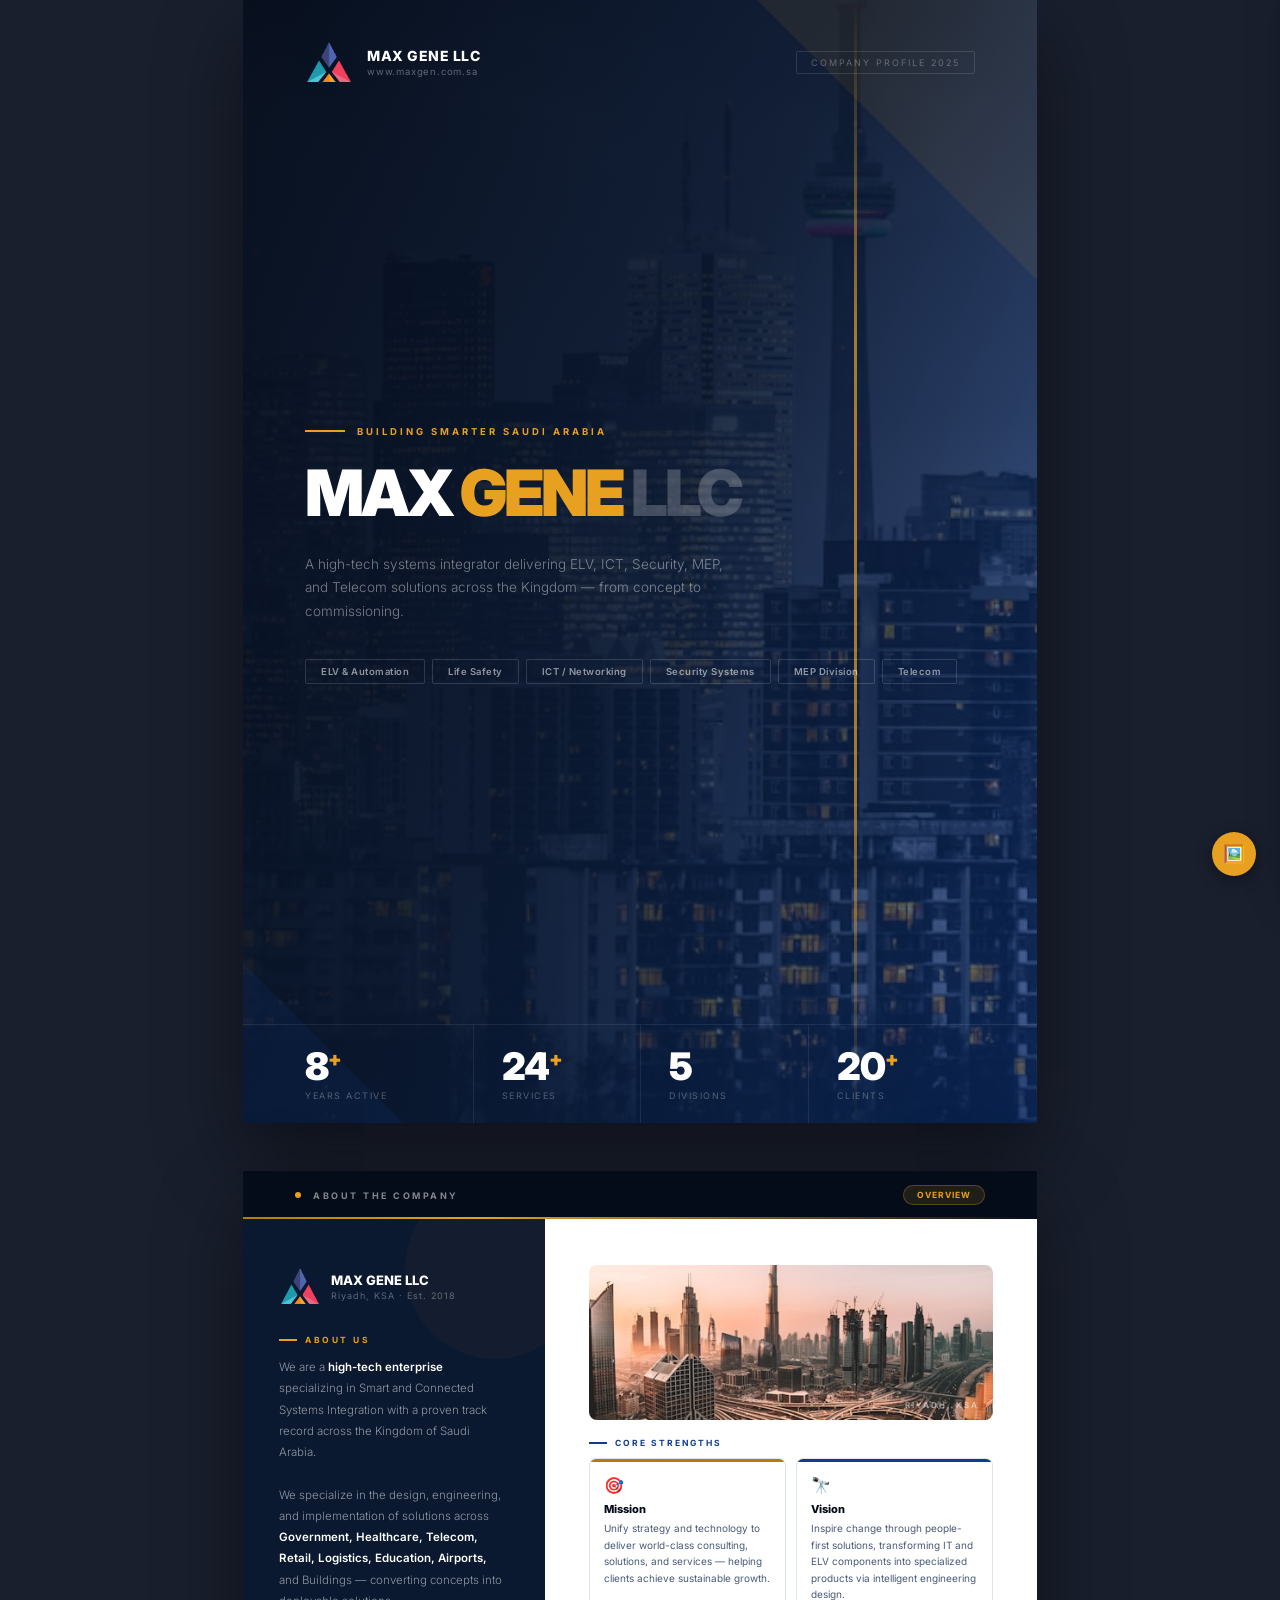
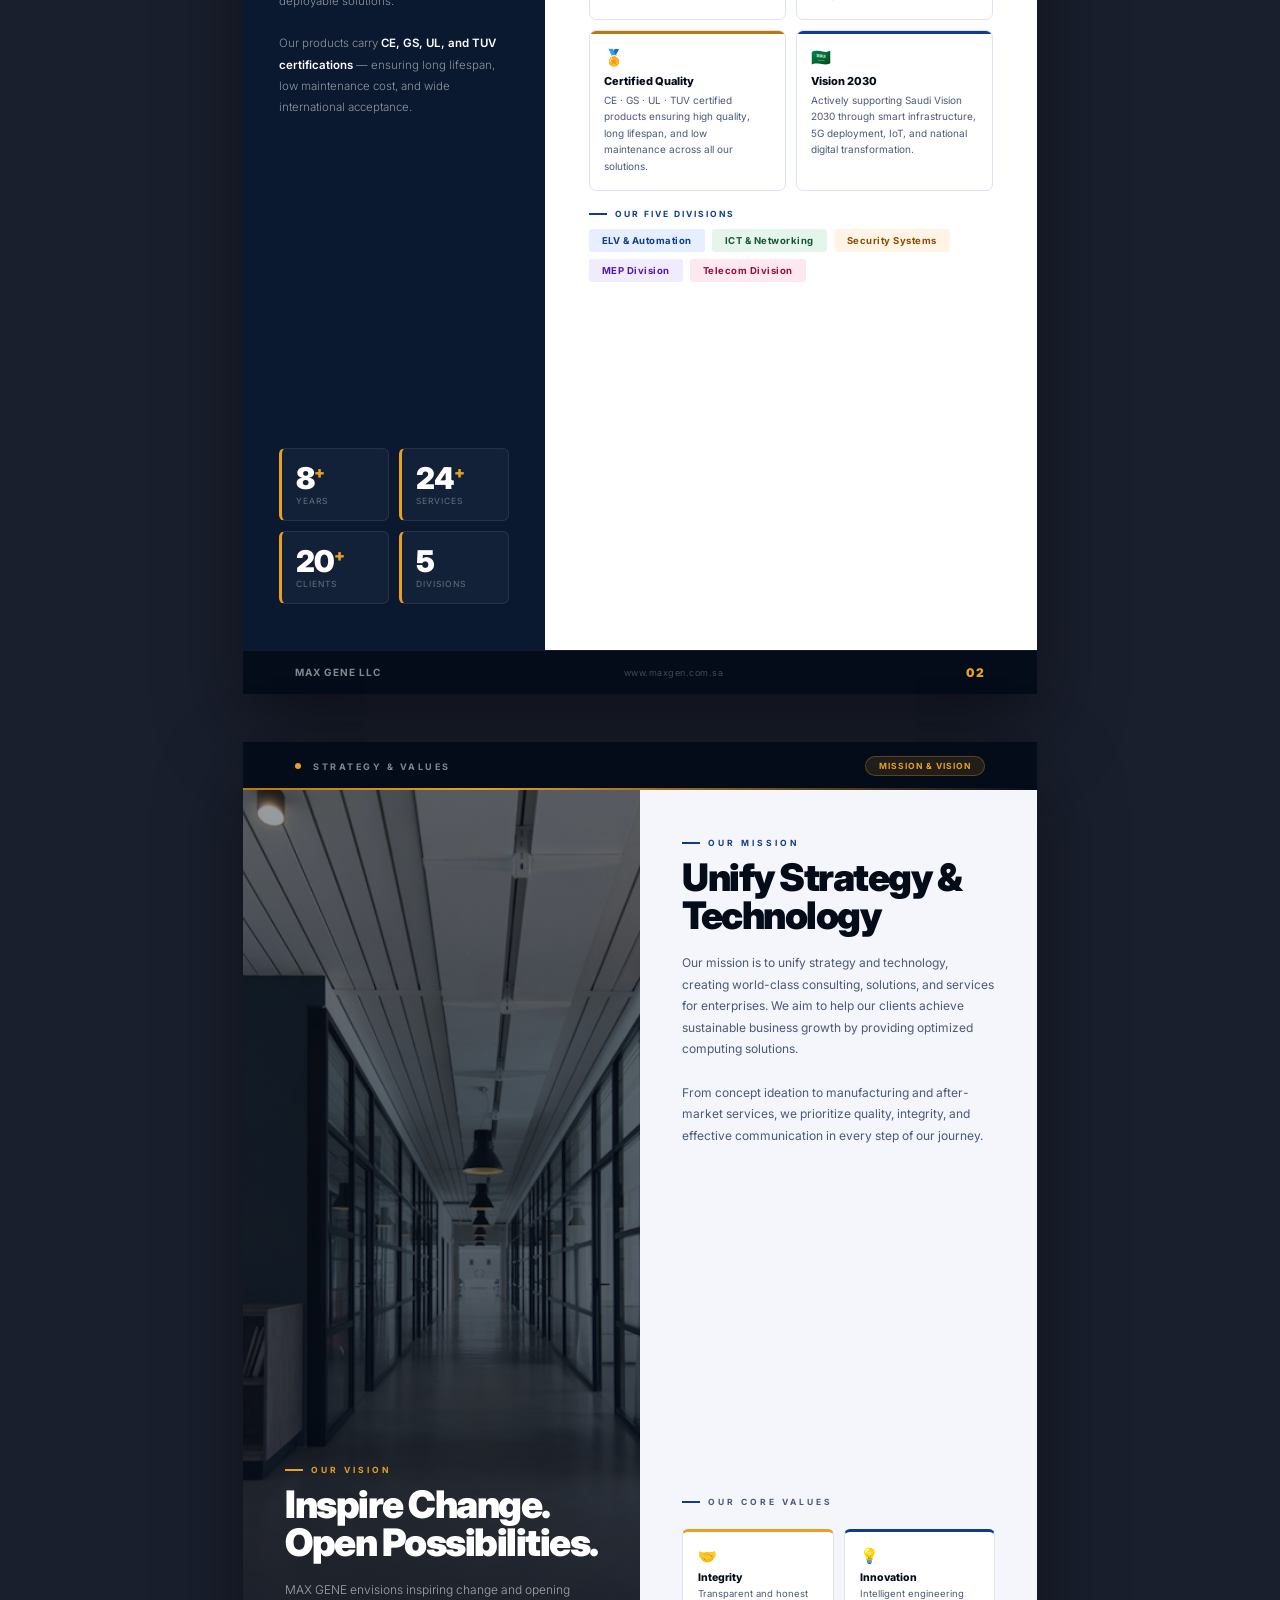
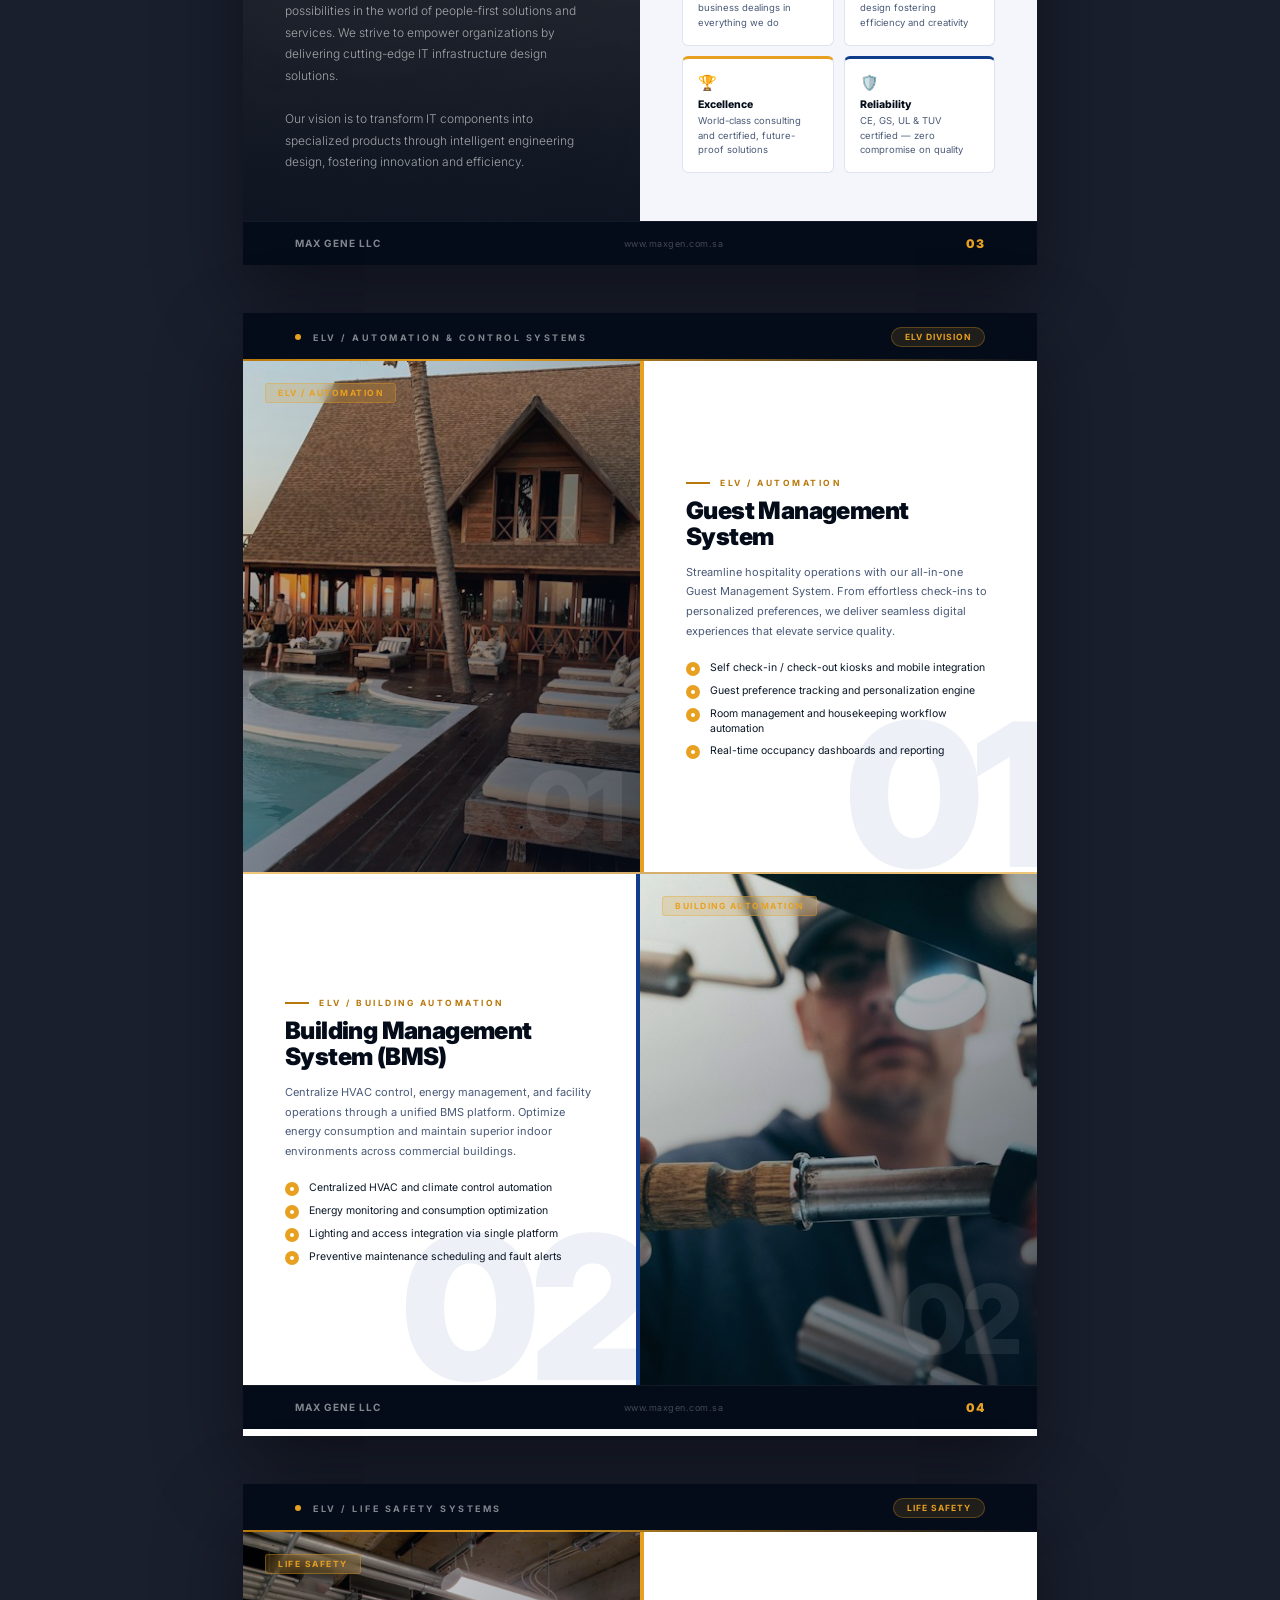
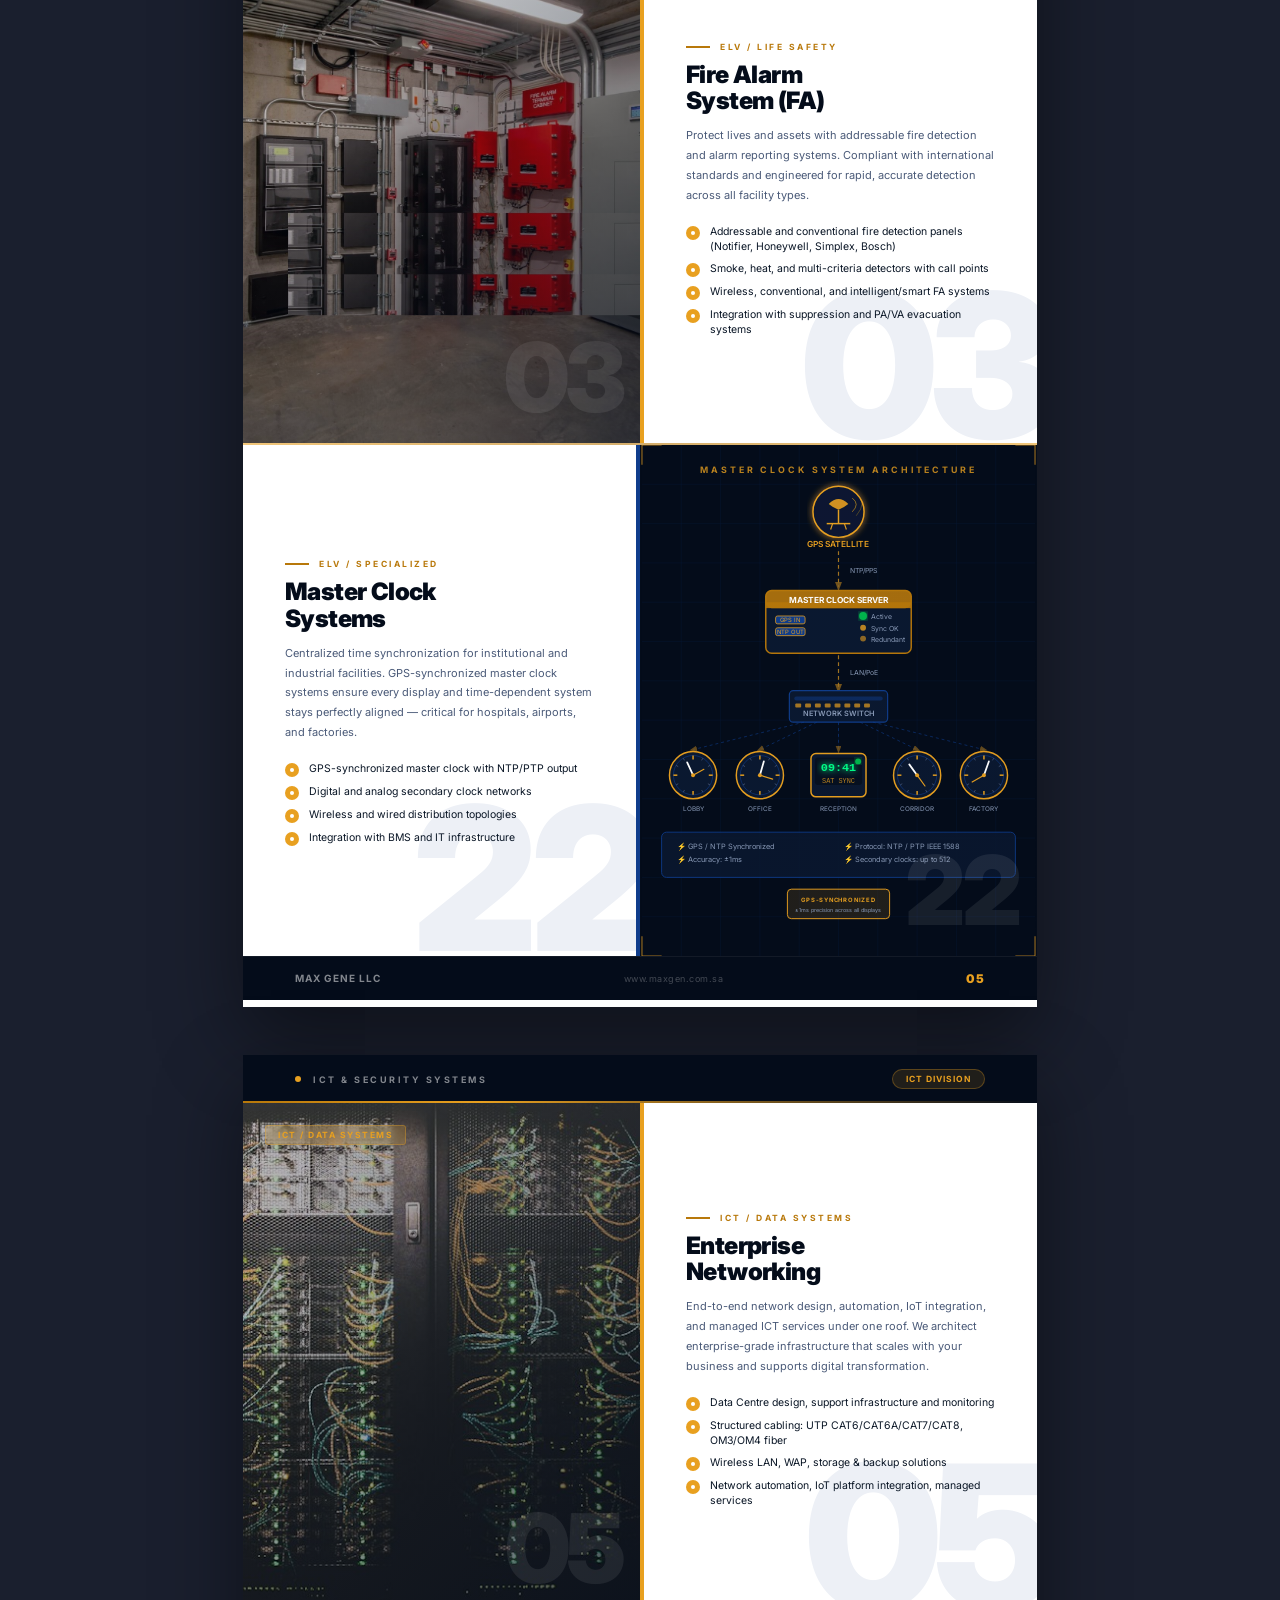
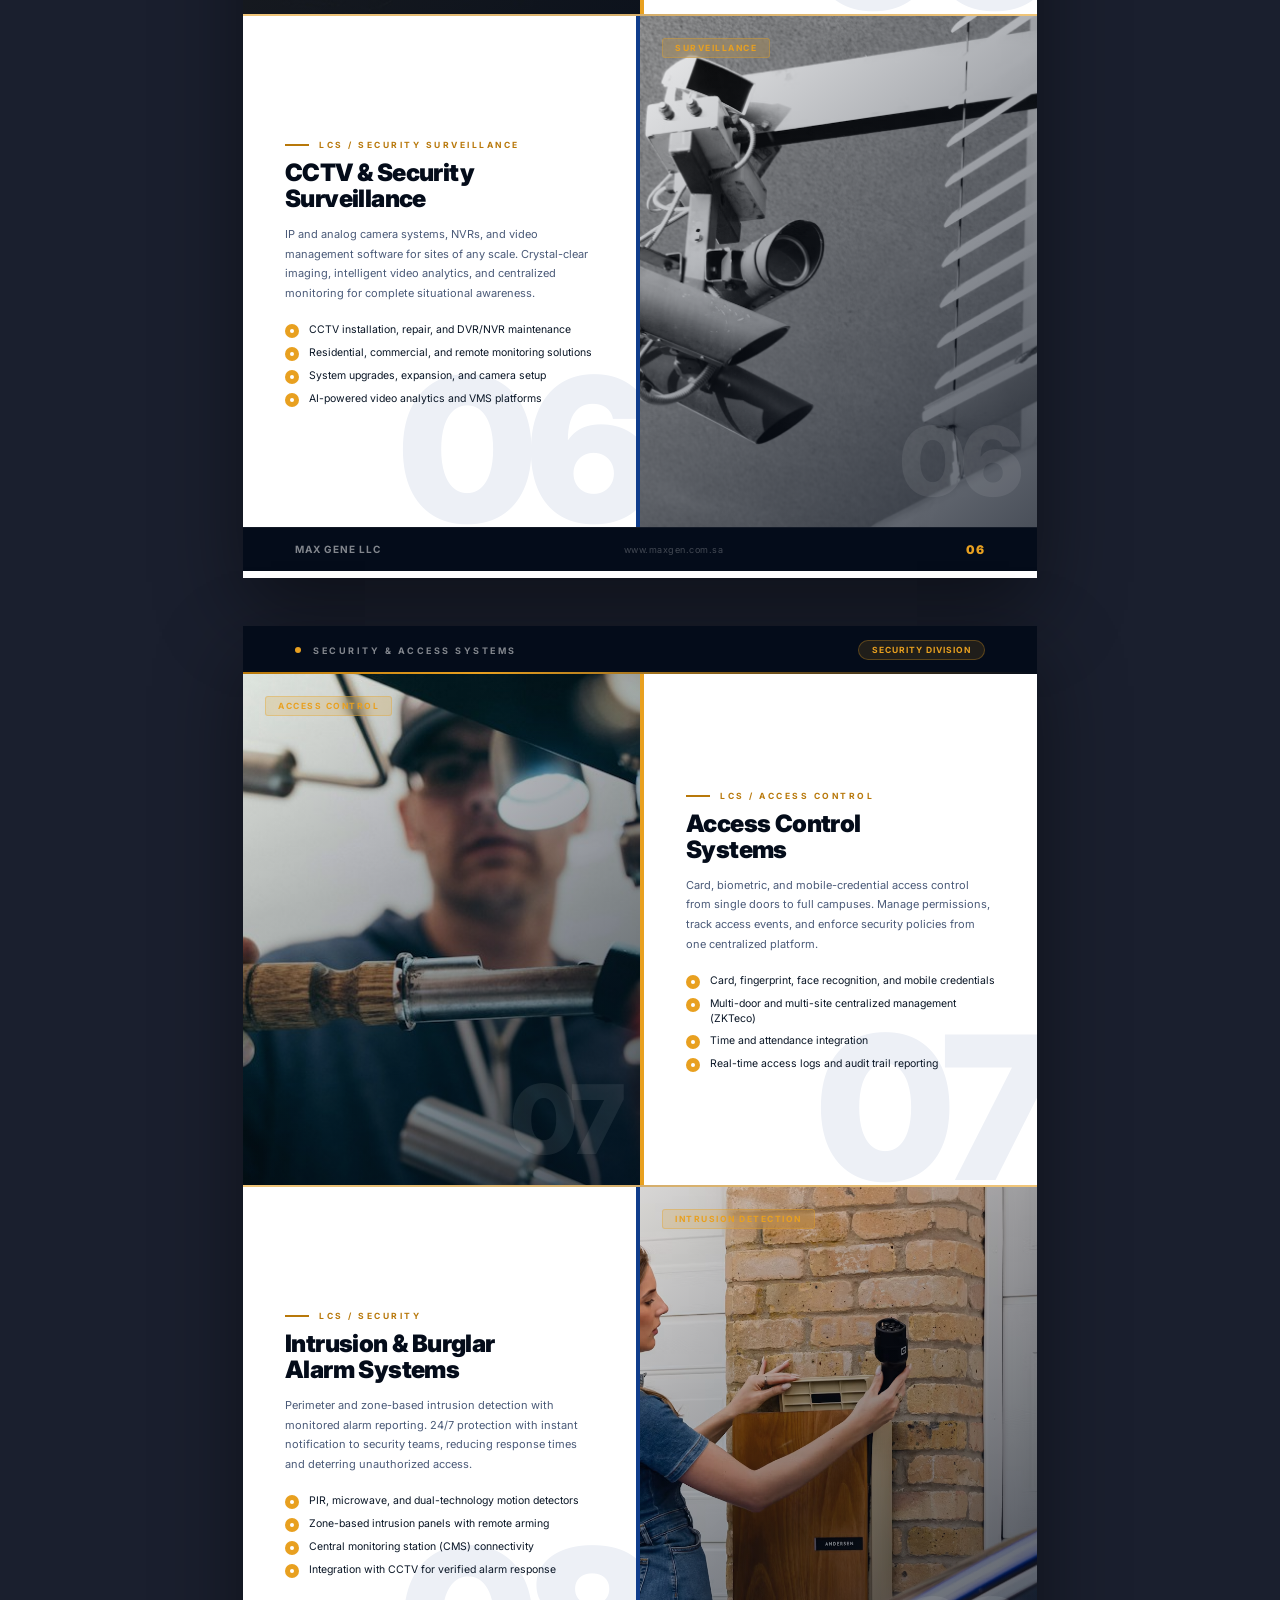
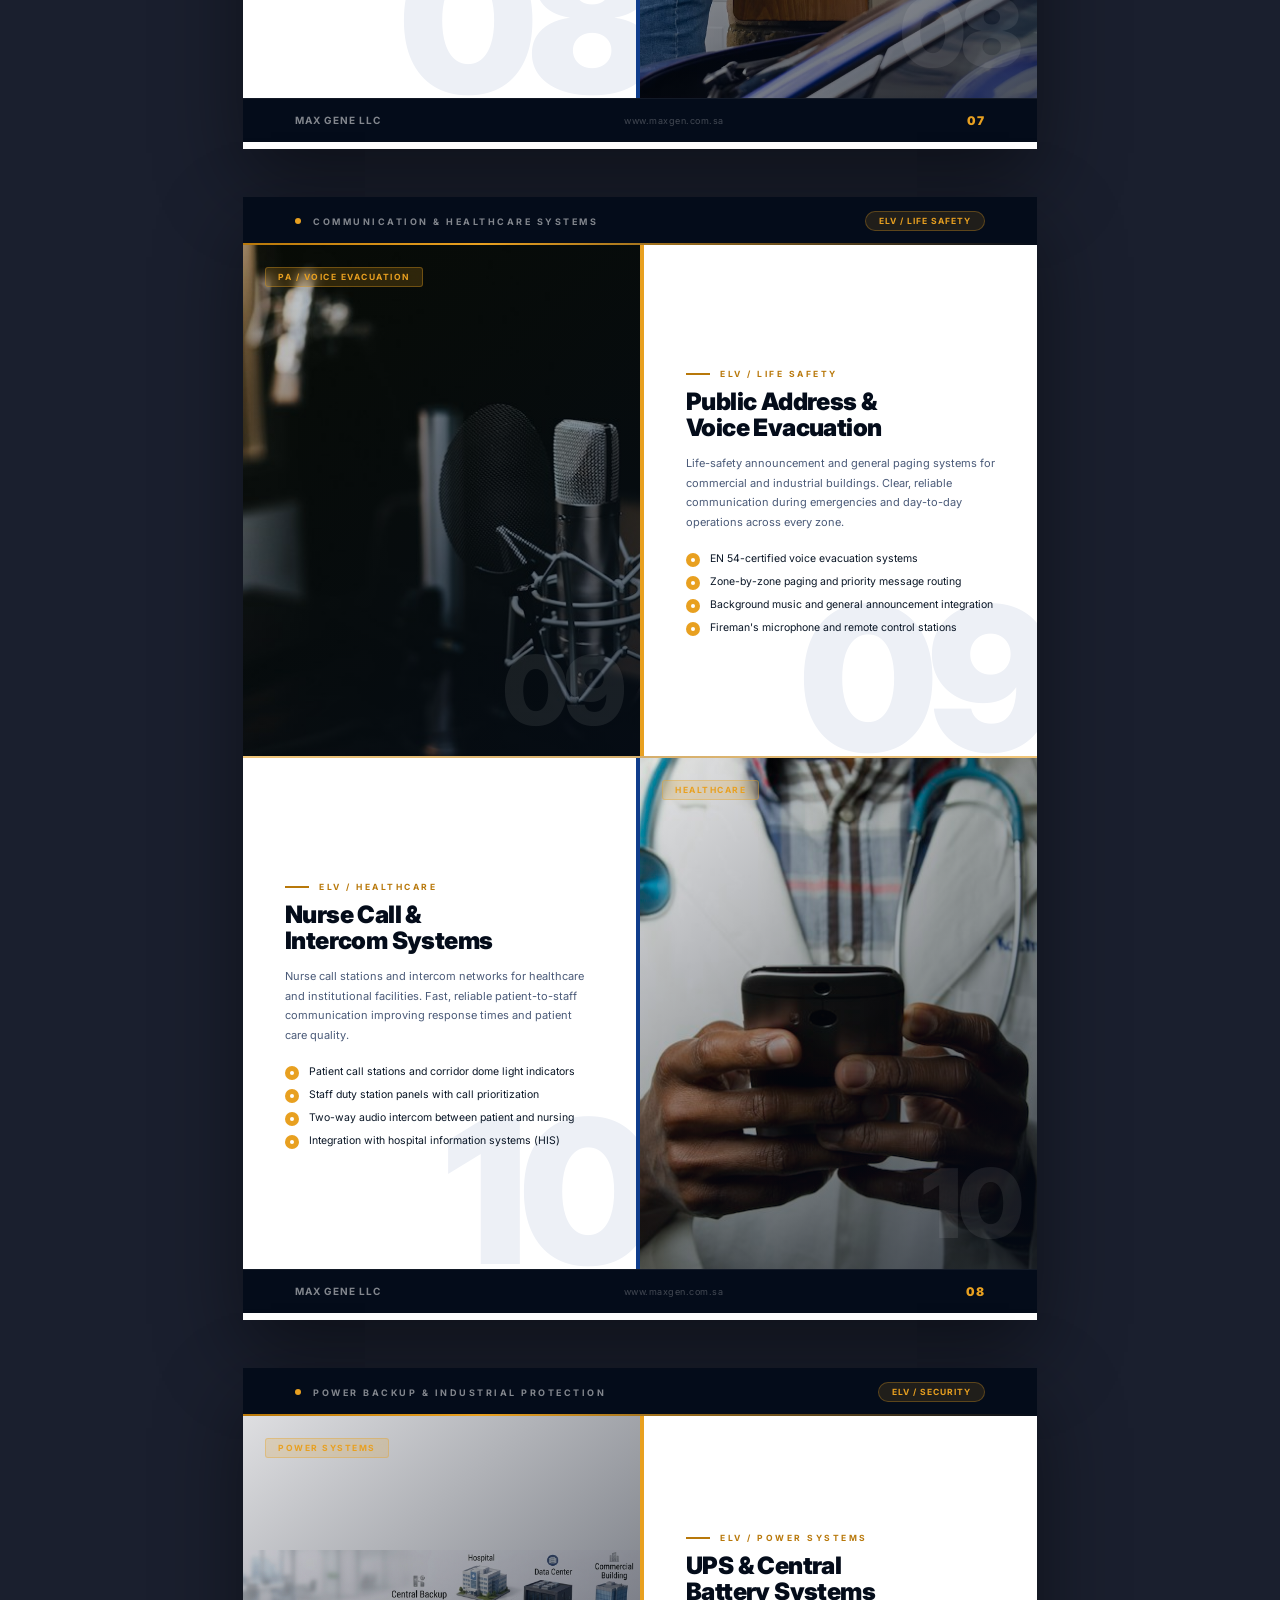
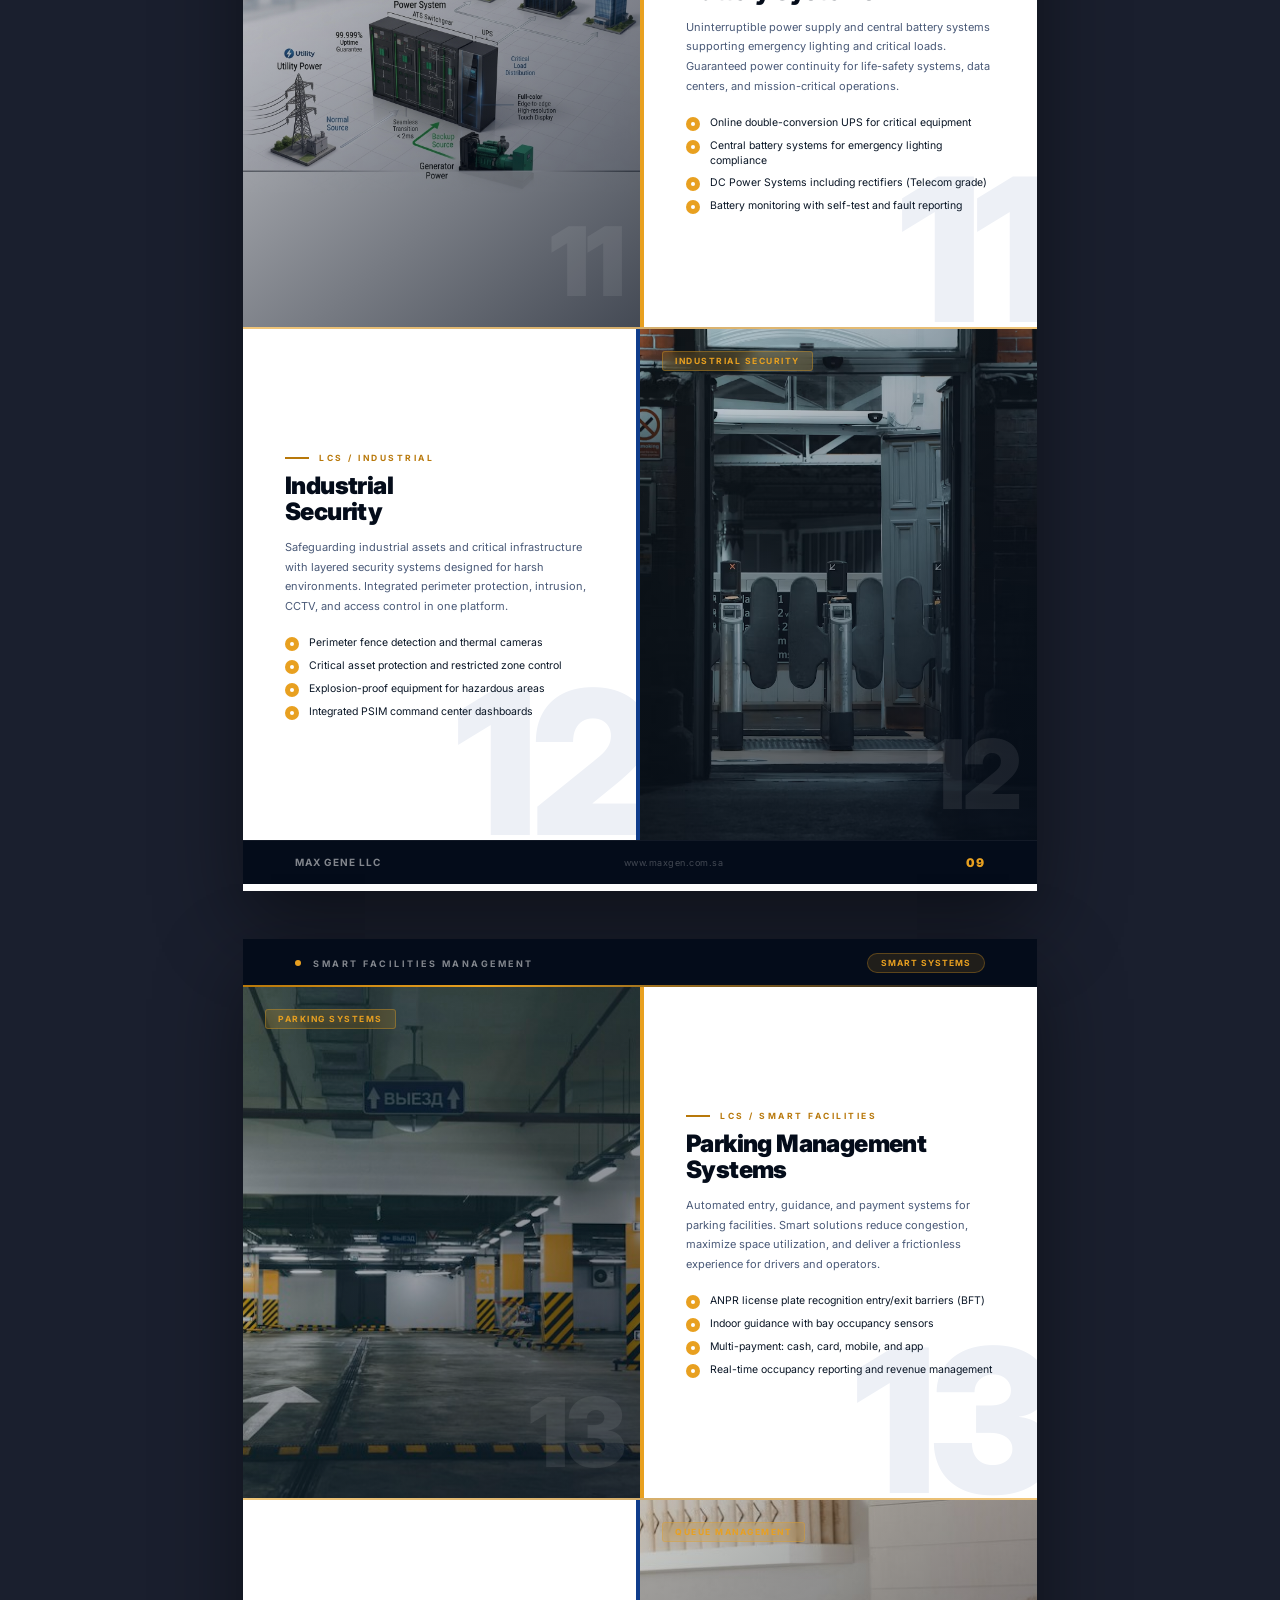
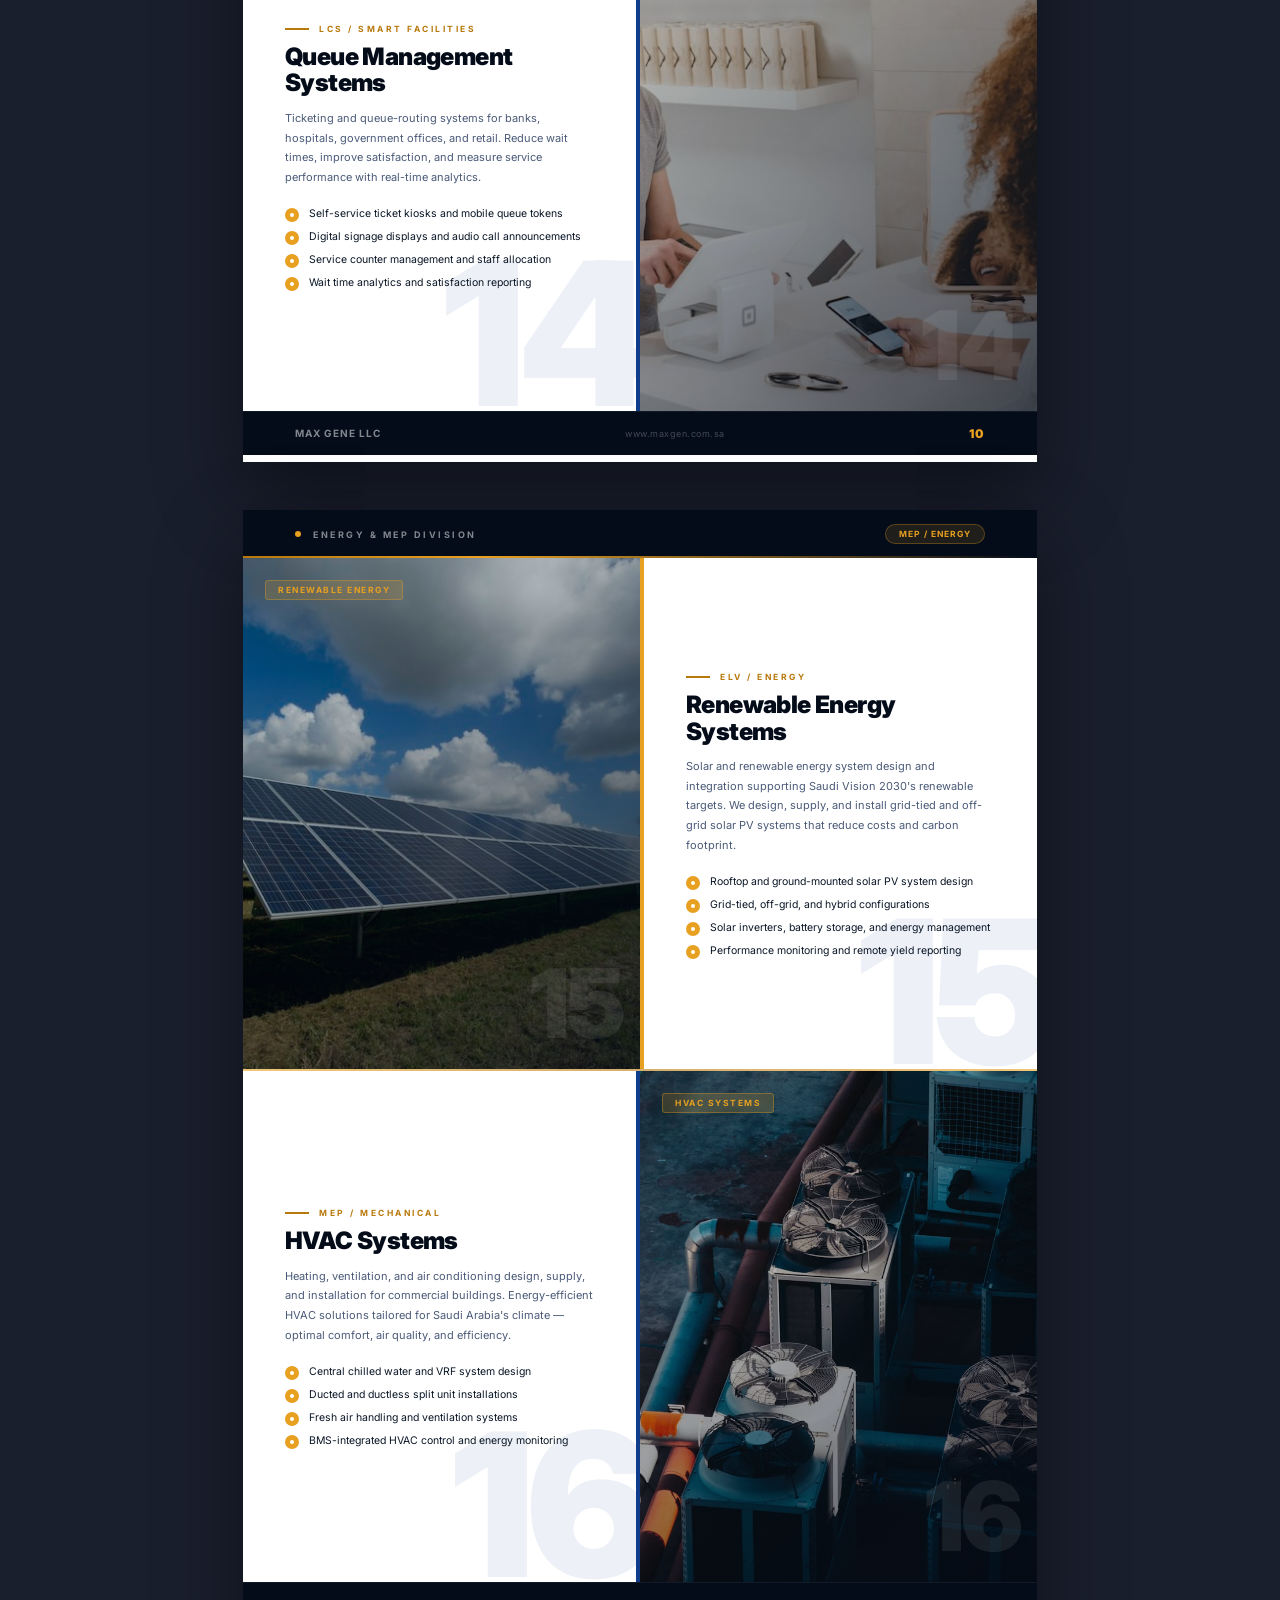
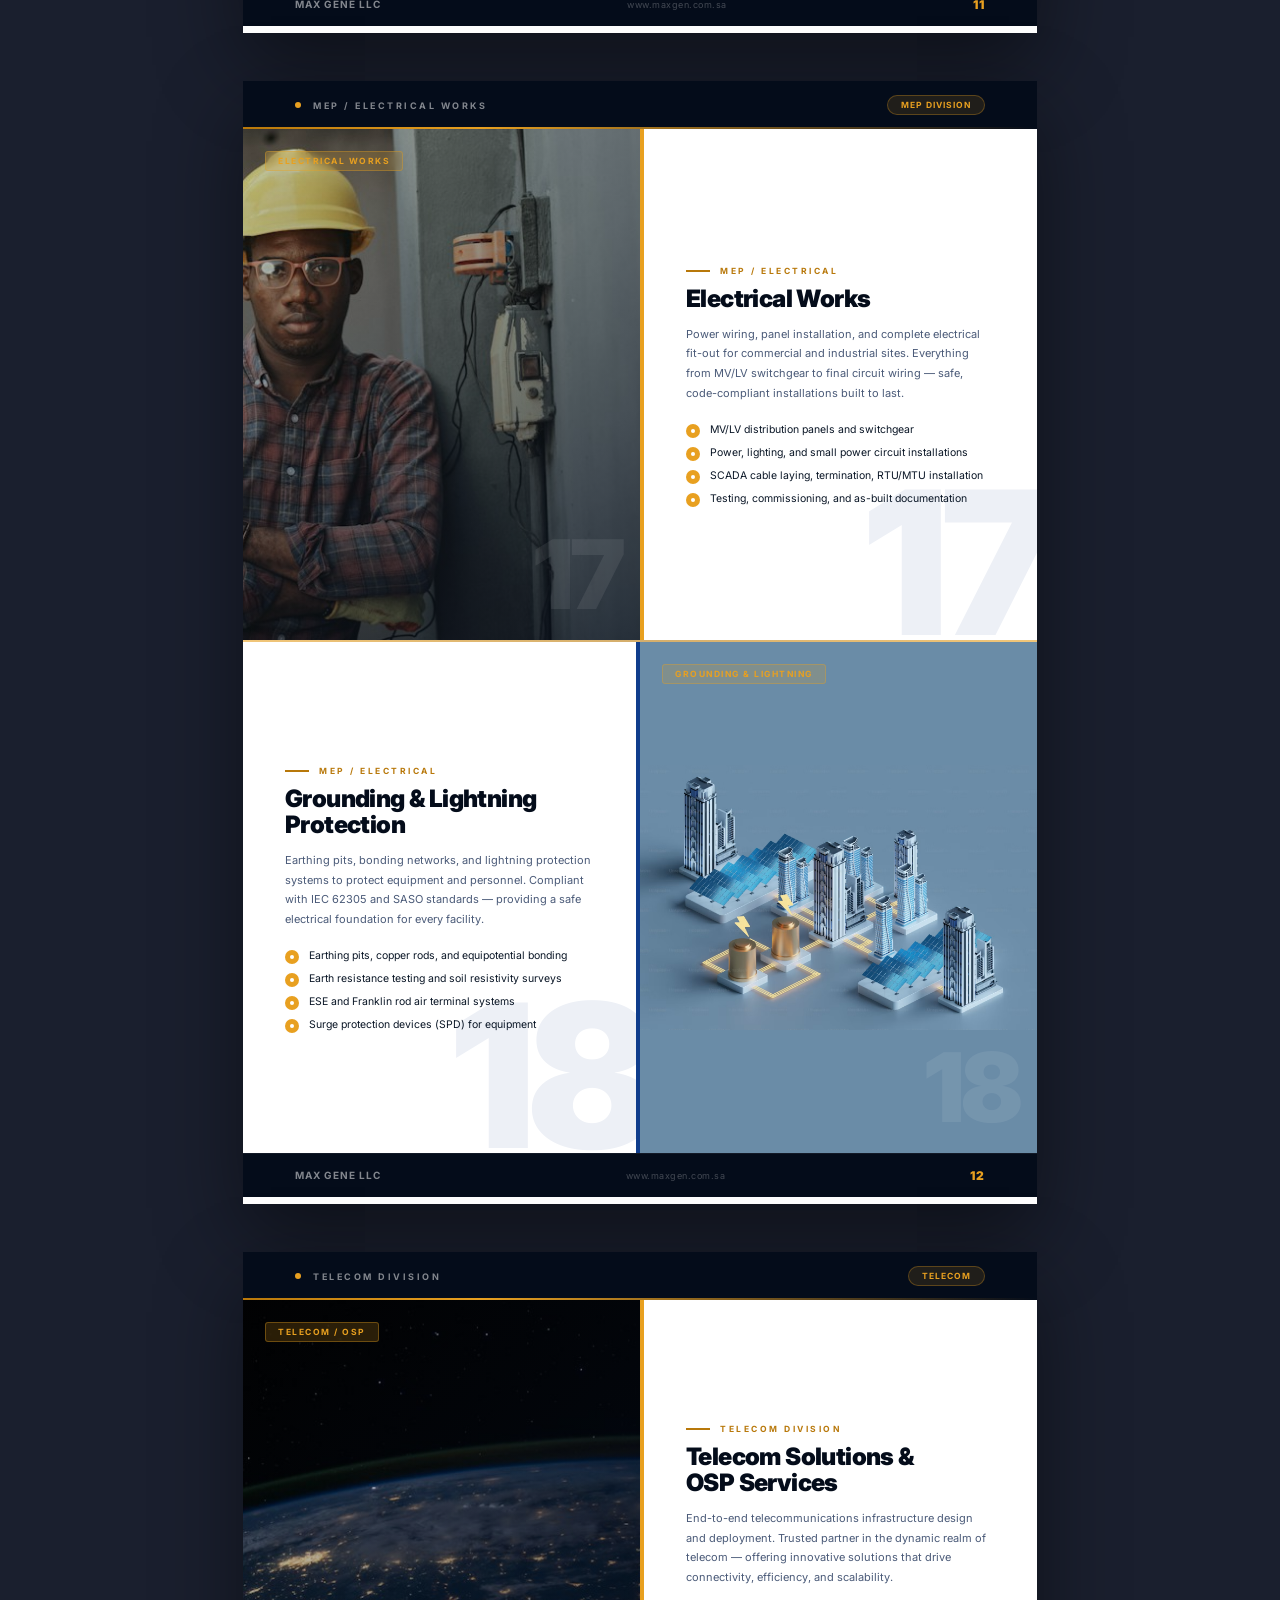
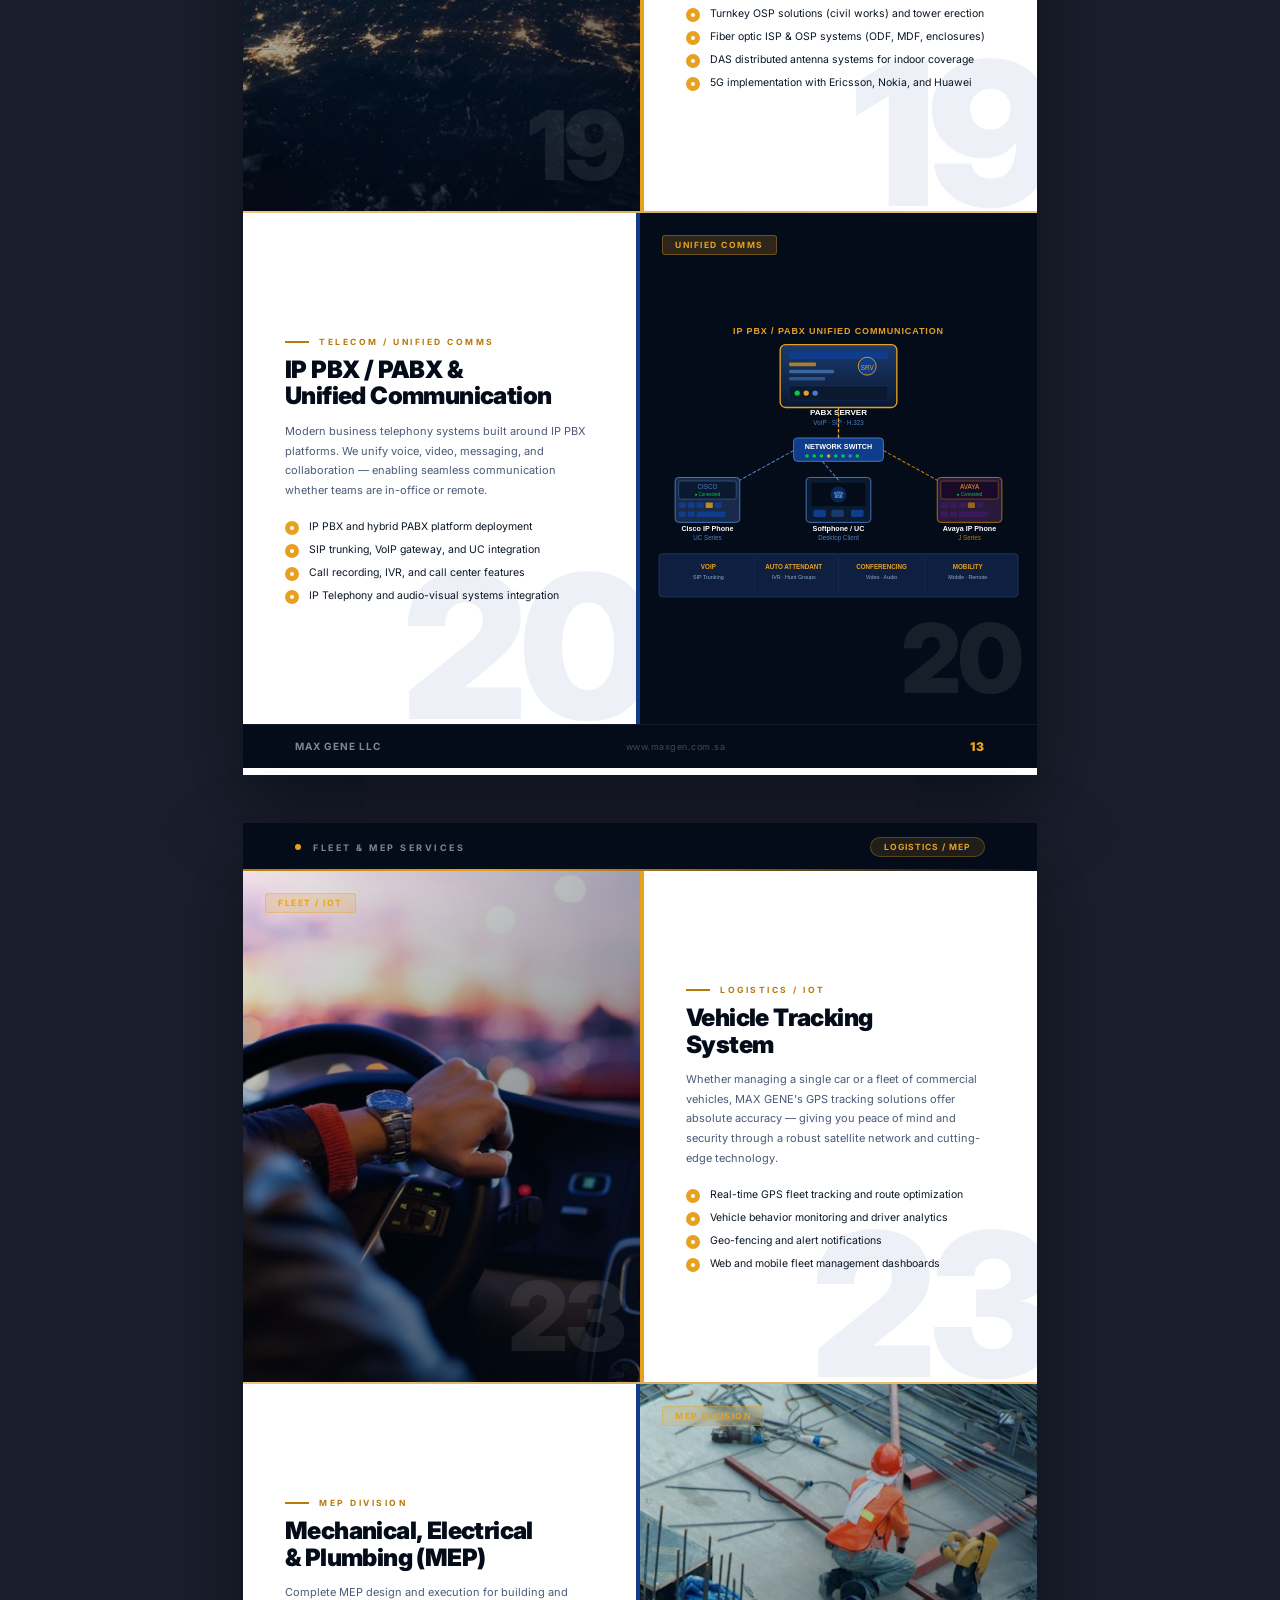
